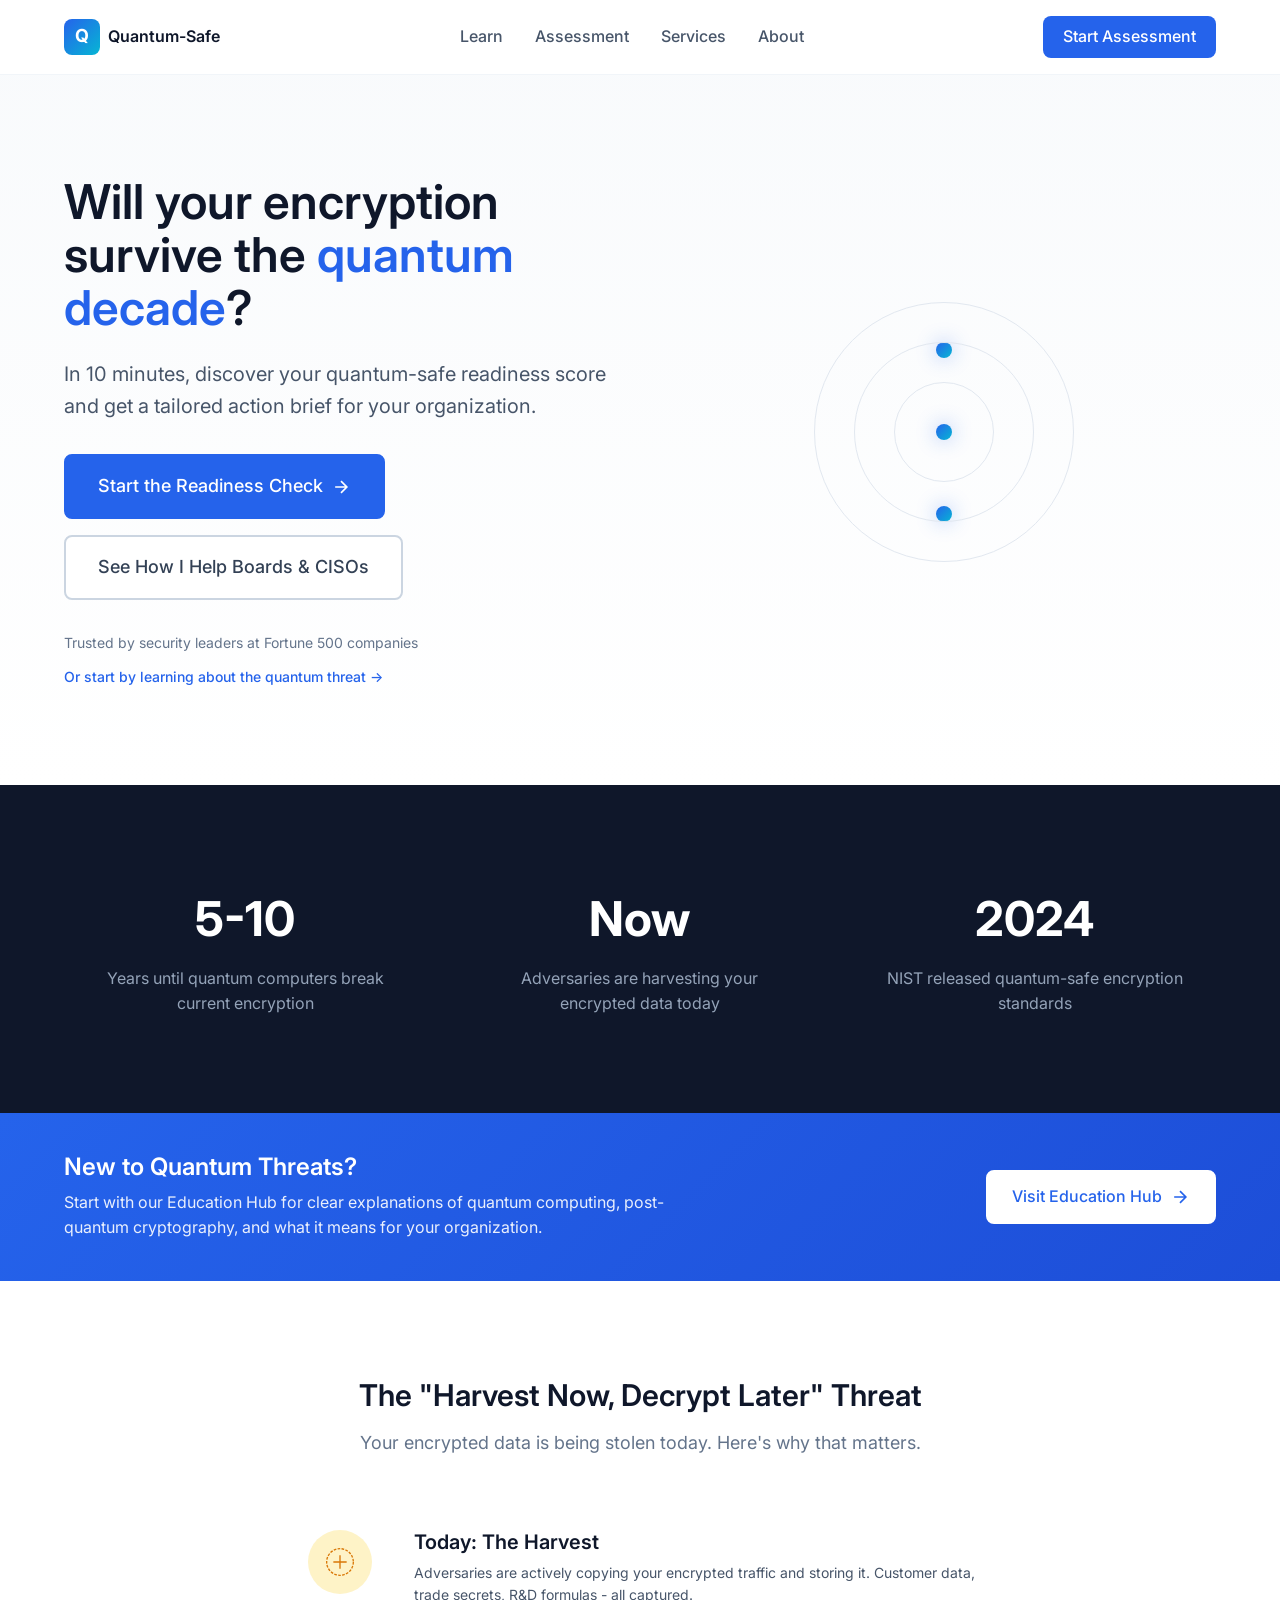
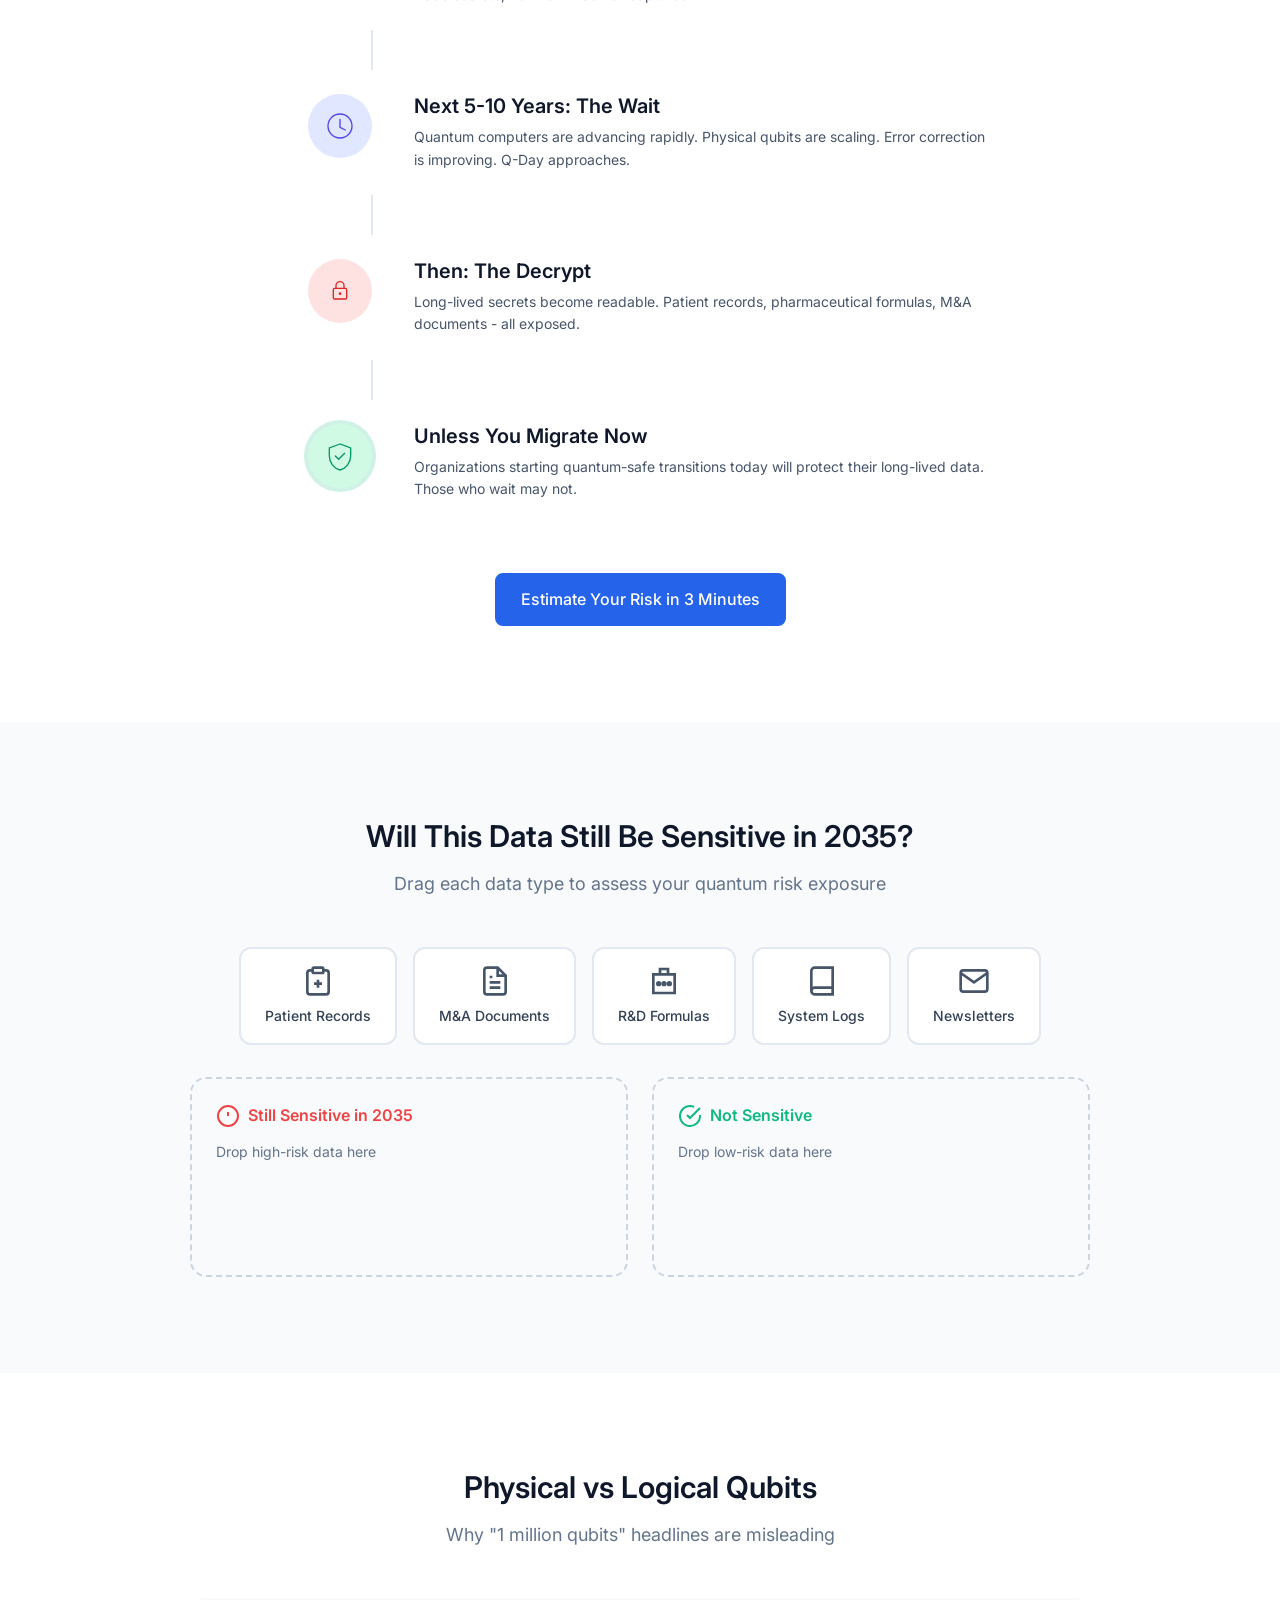
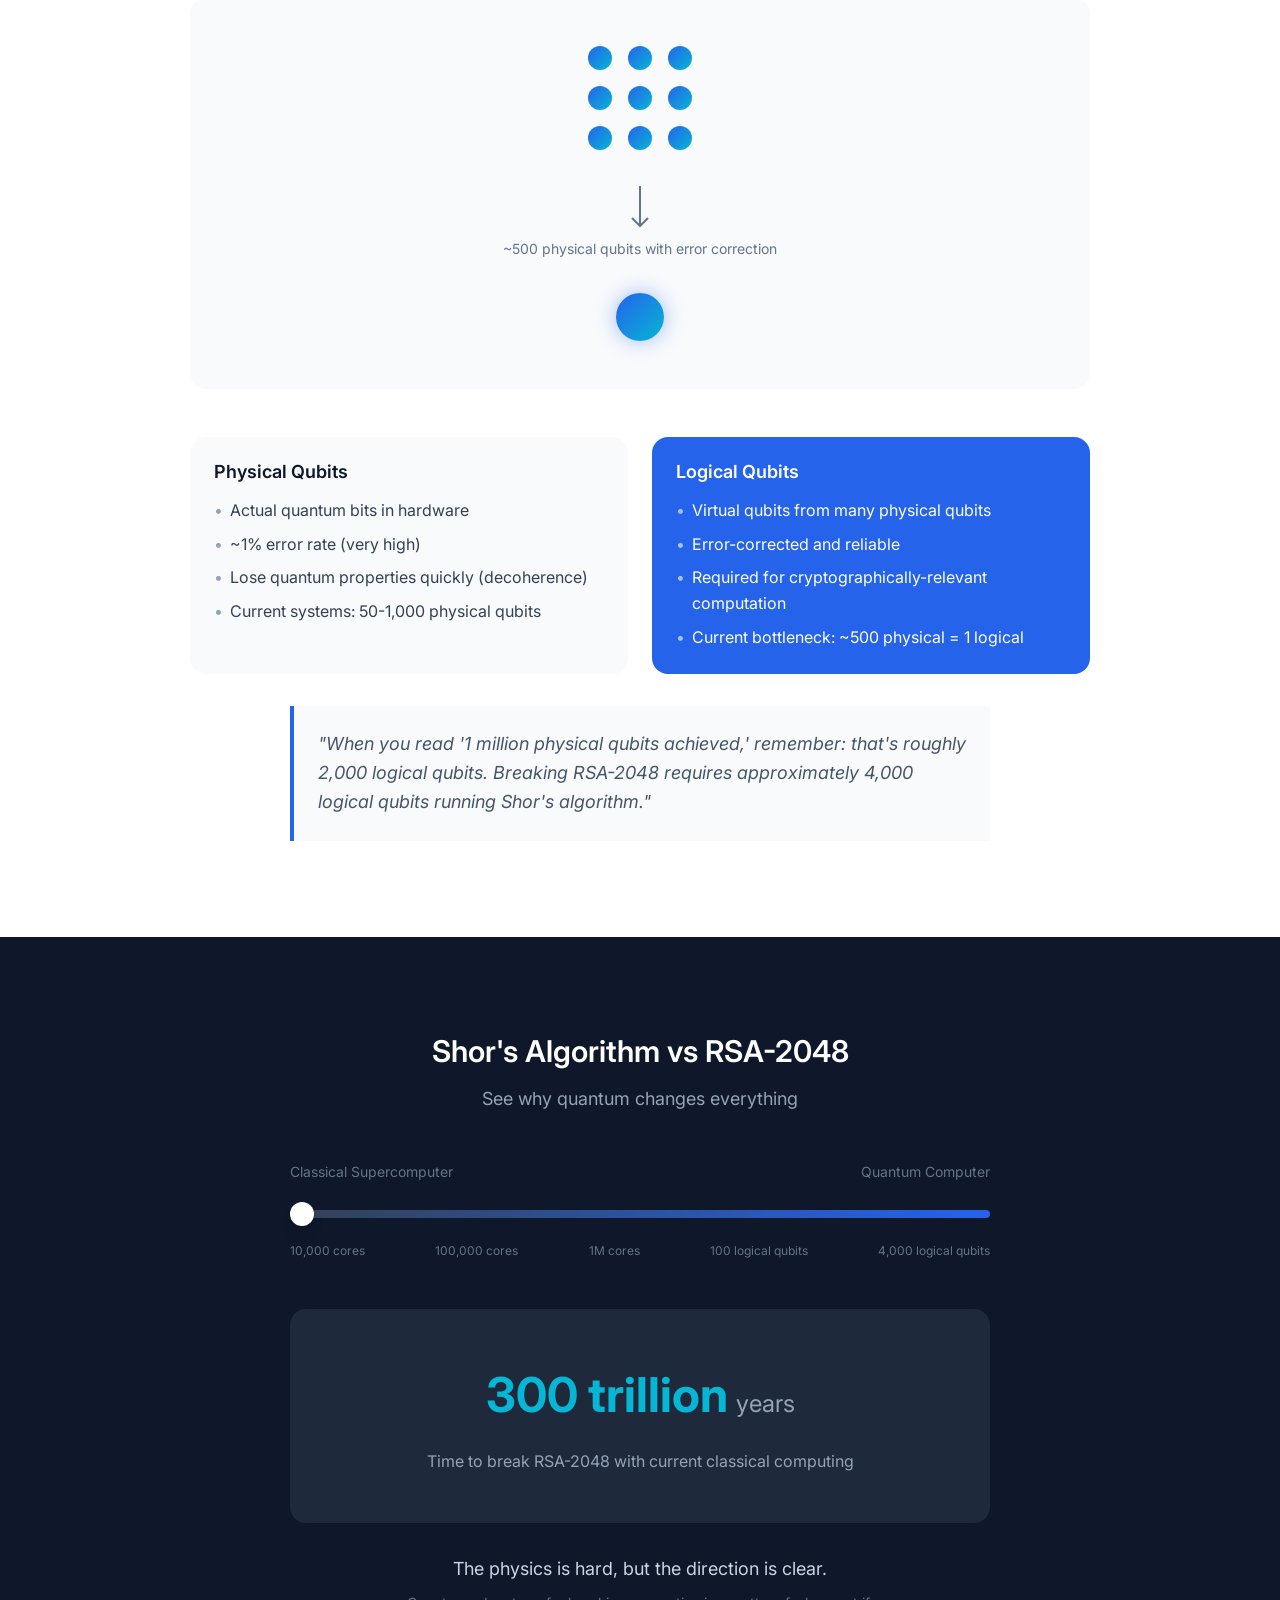
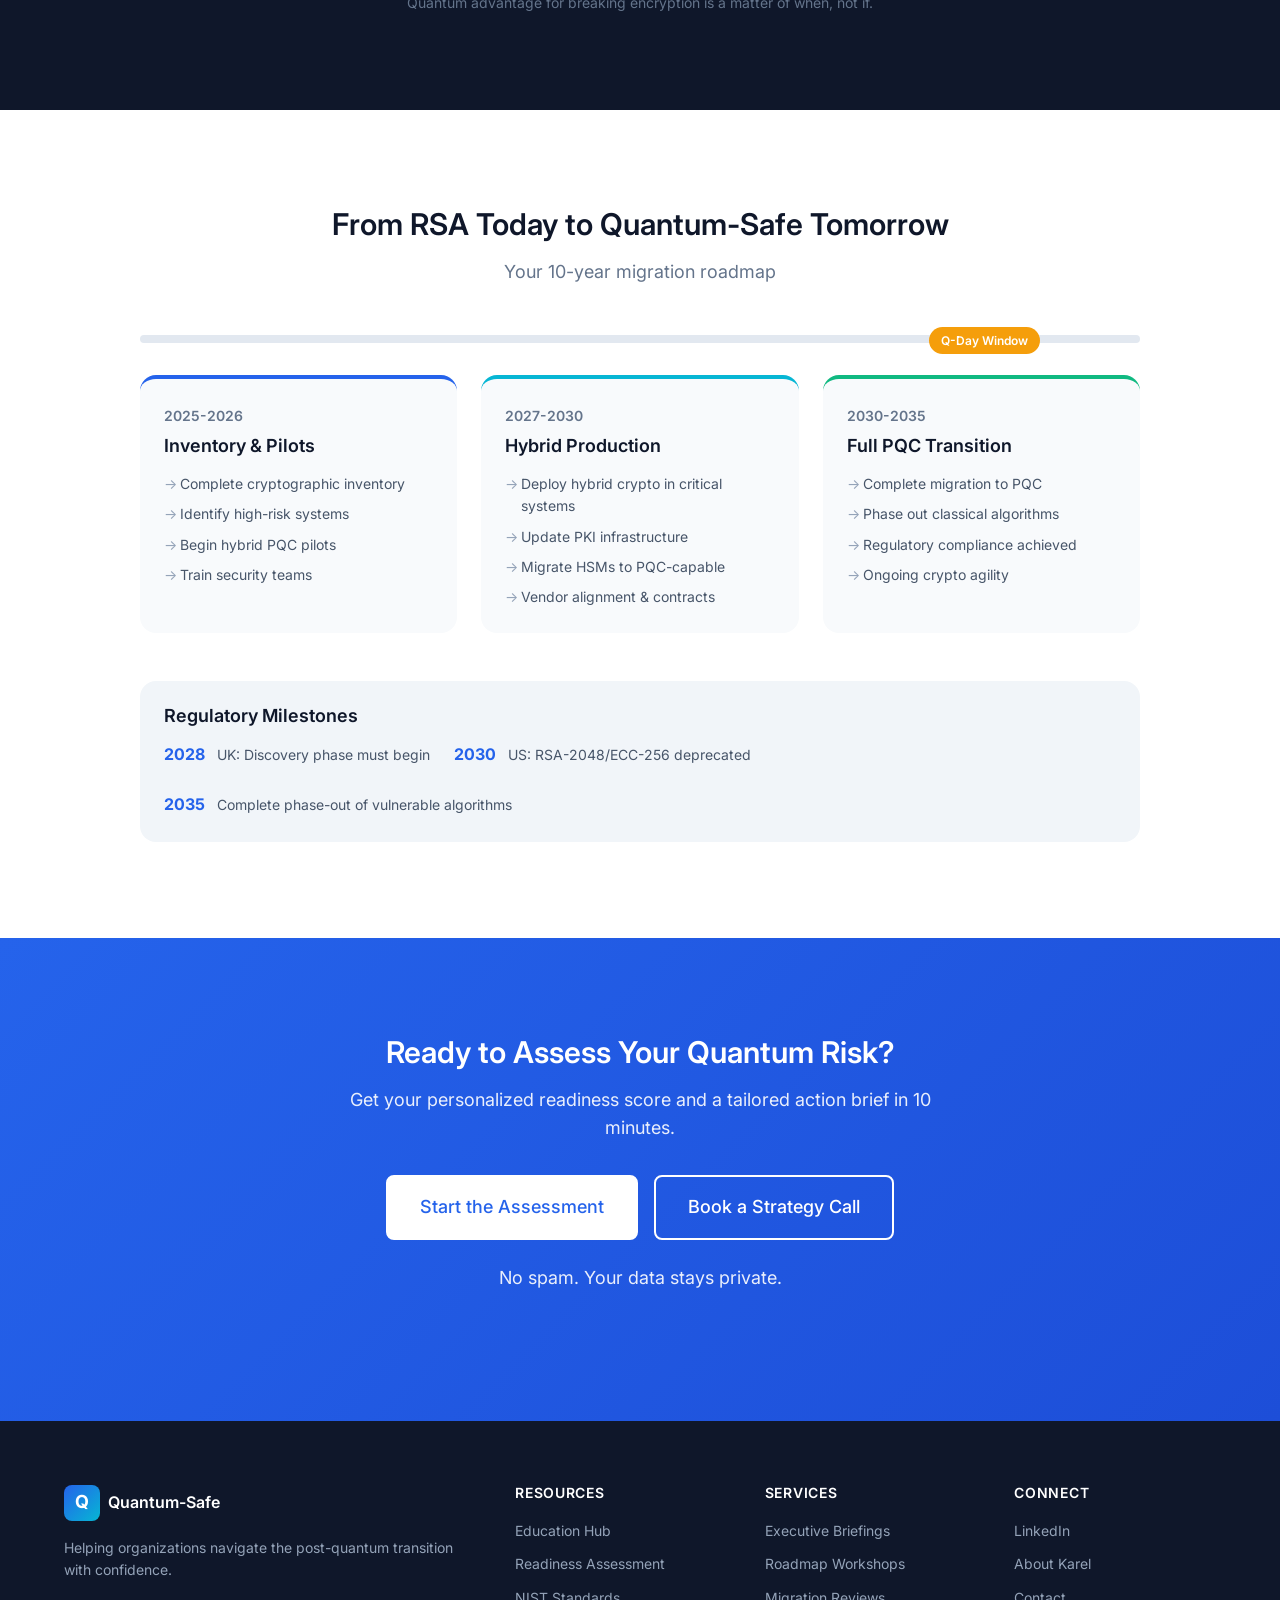
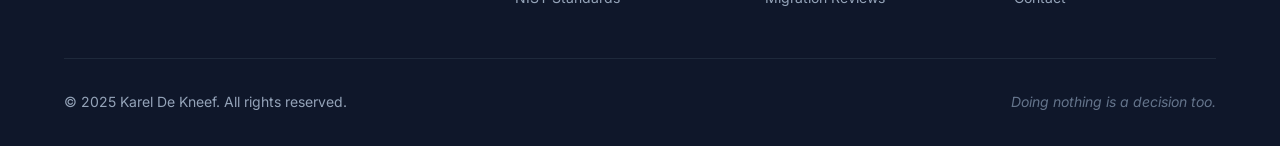
==== index.html @ 089e5989 "Add PWA support and Vercel deployment configuration - manifest.json with icons, shortcuts, and app m" ====
<!DOCTYPE html>
<html lang="en">
<head>
    <meta charset="UTF-8">
    <meta name="viewport" content="width=device-width, initial-scale=1.0">
    <title>Quantum-Safe Readiness | Is Your Organization Ready?</title>
    <meta name="description" content="Discover your organization's quantum-safe readiness in 10 minutes. Get a tailored action brief and expert guidance for the post-quantum transition.">
    <link rel="stylesheet" href="css/main.css">
    <link rel="stylesheet" href="css/components.css">
    <link rel="preconnect" href="https://fonts.googleapis.com">
    <link rel="preconnect" href="https://fonts.gstatic.com" crossorigin>
    <link href="https://fonts.googleapis.com/css2?family=Inter:wght@300;400;500;600;700&display=swap" rel="stylesheet">
    <!-- PWA -->
    <link rel="manifest" href="/manifest.json">
    <meta name="theme-color" content="#2563eb">
    <meta name="apple-mobile-web-app-capable" content="yes">
    <meta name="apple-mobile-web-app-status-bar-style" content="black-translucent">
    <meta name="apple-mobile-web-app-title" content="Quantum-Safe">
    <link rel="apple-touch-icon" href="/assets/icons/icon-192.svg">
</head>
<body>
    <!-- Navigation -->
    <nav class="nav">
        <div class="nav-container">
            <a href="index.html" class="nav-logo">
                <span class="logo-icon">Q</span>
                <span class="logo-text">Quantum-Safe</span>
            </a>
            <div class="nav-links">
                <a href="pages/education.html" class="nav-link">Learn</a>
                <a href="pages/assessment.html" class="nav-link">Assessment</a>
                <a href="pages/services.html" class="nav-link">Services</a>
                <a href="pages/about.html" class="nav-link">About</a>
            </div>
            <a href="pages/assessment.html" class="nav-cta">Start Assessment</a>
            <button class="nav-mobile-toggle" aria-label="Toggle menu">
                <span></span>
                <span></span>
                <span></span>
            </button>
        </div>
    </nav>

    <!-- Hero Section -->
    <section class="hero">
        <div class="hero-container">
            <div class="hero-content">
                <h1 class="hero-title">
                    Will your encryption survive the <span class="highlight">quantum decade</span>?
                </h1>
                <p class="hero-subtitle">
                    In 10 minutes, discover your quantum-safe readiness score and get a tailored action brief for your organization.
                </p>
                <div class="hero-cta">
                    <a href="pages/assessment.html" class="btn btn-primary btn-lg">
                        Start the Readiness Check
                        <svg class="btn-icon" viewBox="0 0 24 24" fill="none" stroke="currentColor" stroke-width="2">
                            <path d="M5 12h14M12 5l7 7-7 7"/>
                        </svg>
                    </a>
                    <a href="pages/services.html" class="btn btn-secondary btn-lg">
                        See How I Help Boards & CISOs
                    </a>
                </div>
                <div class="hero-trust">
                    <p>Trusted by security leaders at Fortune 500 companies</p>
                    <a href="pages/education.html" class="hero-learn-link">
                        Or start by learning about the quantum threat →
                    </a>
                </div>
            </div>
            <div class="hero-visual">
                <div class="quantum-animation">
                    <div class="qubit-container">
                        <div class="qubit qubit-1"></div>
                        <div class="qubit qubit-2"></div>
                        <div class="qubit qubit-3"></div>
                        <div class="orbit orbit-1"></div>
                        <div class="orbit orbit-2"></div>
                        <div class="orbit orbit-3"></div>
                    </div>
                </div>
            </div>
        </div>
    </section>

    <!-- Problem Statement -->
    <section class="problem-section">
        <div class="container">
            <div class="problem-grid">
                <div class="problem-stat">
                    <span class="stat-number">5-10</span>
                    <span class="stat-label">Years until quantum computers break current encryption</span>
                </div>
                <div class="problem-stat">
                    <span class="stat-number">Now</span>
                    <span class="stat-label">Adversaries are harvesting your encrypted data today</span>
                </div>
                <div class="problem-stat">
                    <span class="stat-number">2024</span>
                    <span class="stat-label">NIST released quantum-safe encryption standards</span>
                </div>
            </div>
        </div>
    </section>

    <!-- Education Hub Banner -->
    <section class="education-banner">
        <div class="container">
            <div class="education-banner-content">
                <div class="education-banner-text">
                    <h2>New to Quantum Threats?</h2>
                    <p>Start with our Education Hub for clear explanations of quantum computing, post-quantum cryptography, and what it means for your organization.</p>
                </div>
                <a href="pages/education.html" class="btn btn-primary">
                    Visit Education Hub
                    <svg class="btn-icon" viewBox="0 0 24 24" fill="none" stroke="currentColor" stroke-width="2">
                        <path d="M5 12h14M12 5l7 7-7 7"/>
                    </svg>
                </a>
            </div>
        </div>
    </section>

    <!-- HNDL Explainer -->
    <section id="learn" class="explainer-section">
        <div class="container">
            <h2 class="section-title">The "Harvest Now, Decrypt Later" Threat</h2>
            <p class="section-subtitle">Your encrypted data is being stolen today. Here's why that matters.</p>

            <div class="timeline-explainer">
                <div class="timeline-step" data-step="1">
                    <div class="step-visual">
                        <div class="icon-container icon-harvest">
                            <svg viewBox="0 0 48 48" fill="none">
                                <circle cx="24" cy="24" r="20" stroke="currentColor" stroke-width="2" stroke-dasharray="4 2"/>
                                <path d="M24 14v20M14 24h20" stroke="currentColor" stroke-width="2"/>
                            </svg>
                        </div>
                    </div>
                    <div class="step-content">
                        <h3>Today: The Harvest</h3>
                        <p>Adversaries are actively copying your encrypted traffic and storing it. Customer data, trade secrets, R&D formulas - all captured.</p>
                    </div>
                </div>

                <div class="timeline-connector"></div>

                <div class="timeline-step" data-step="2">
                    <div class="step-visual">
                        <div class="icon-container icon-wait">
                            <svg viewBox="0 0 48 48" fill="none">
                                <circle cx="24" cy="24" r="18" stroke="currentColor" stroke-width="2"/>
                                <path d="M24 14v12l8 4" stroke="currentColor" stroke-width="2" stroke-linecap="round"/>
                            </svg>
                        </div>
                    </div>
                    <div class="step-content">
                        <h3>Next 5-10 Years: The Wait</h3>
                        <p>Quantum computers are advancing rapidly. Physical qubits are scaling. Error correction is improving. Q-Day approaches.</p>
                    </div>
                </div>

                <div class="timeline-connector"></div>

                <div class="timeline-step" data-step="3">
                    <div class="step-visual">
                        <div class="icon-container icon-decrypt">
                            <svg viewBox="0 0 48 48" fill="none">
                                <rect x="14" y="20" width="20" height="16" rx="2" stroke="currentColor" stroke-width="2"/>
                                <path d="M18 20v-4a6 6 0 1112 0v4" stroke="currentColor" stroke-width="2"/>
                                <circle cx="24" cy="28" r="2" fill="currentColor"/>
                            </svg>
                        </div>
                    </div>
                    <div class="step-content">
                        <h3>Then: The Decrypt</h3>
                        <p>Long-lived secrets become readable. Patient records, pharmaceutical formulas, M&A documents - all exposed.</p>
                    </div>
                </div>

                <div class="timeline-connector"></div>

                <div class="timeline-step highlight-step" data-step="4">
                    <div class="step-visual">
                        <div class="icon-container icon-protect">
                            <svg viewBox="0 0 48 48" fill="none">
                                <path d="M24 6L8 12v12c0 9.6 6.8 18.6 16 21 9.2-2.4 16-11.4 16-21V12L24 6z" stroke="currentColor" stroke-width="2"/>
                                <path d="M17 24l5 5 9-9" stroke="currentColor" stroke-width="2" stroke-linecap="round" stroke-linejoin="round"/>
                            </svg>
                        </div>
                    </div>
                    <div class="step-content">
                        <h3>Unless You Migrate Now</h3>
                        <p>Organizations starting quantum-safe transitions today will protect their long-lived data. Those who wait may not.</p>
                    </div>
                </div>
            </div>

            <div class="explainer-cta">
                <a href="pages/assessment.html" class="btn btn-primary">
                    Estimate Your Risk in 3 Minutes
                </a>
            </div>
        </div>
    </section>

    <!-- Interactive Data Sensitivity Game -->
    <section class="game-section">
        <div class="container">
            <h2 class="section-title">Will This Data Still Be Sensitive in 2035?</h2>
            <p class="section-subtitle">Drag each data type to assess your quantum risk exposure</p>

            <div class="sensitivity-game" id="sensitivity-game">
                <div class="game-cards" id="game-cards">
                    <div class="game-card" draggable="true" data-type="patient" data-sensitive="true">
                        <div class="card-icon">
                            <svg viewBox="0 0 24 24" fill="none" stroke="currentColor" stroke-width="2">
                                <path d="M16 4h2a2 2 0 012 2v14a2 2 0 01-2 2H6a2 2 0 01-2-2V6a2 2 0 012-2h2"/>
                                <rect x="8" y="2" width="8" height="4" rx="1"/>
                                <path d="M12 11v6M9 14h6"/>
                            </svg>
                        </div>
                        <span class="card-label">Patient Records</span>
                    </div>
                    <div class="game-card" draggable="true" data-type="ma" data-sensitive="true">
                        <div class="card-icon">
                            <svg viewBox="0 0 24 24" fill="none" stroke="currentColor" stroke-width="2">
                                <path d="M14 2H6a2 2 0 00-2 2v16a2 2 0 002 2h12a2 2 0 002-2V8z"/>
                                <path d="M14 2v6h6M16 13H8M16 17H8M10 9H8"/>
                            </svg>
                        </div>
                        <span class="card-label">M&A Documents</span>
                    </div>
                    <div class="game-card" draggable="true" data-type="formula" data-sensitive="true">
                        <div class="card-icon">
                            <svg viewBox="0 0 24 24" fill="none" stroke="currentColor" stroke-width="2">
                                <path d="M9 3h6v4H9zM4 7h16v14H4z"/>
                                <circle cx="8" cy="14" r="1"/>
                                <circle cx="12" cy="14" r="1"/>
                                <circle cx="16" cy="14" r="1"/>
                            </svg>
                        </div>
                        <span class="card-label">R&D Formulas</span>
                    </div>
                    <div class="game-card" draggable="true" data-type="logs" data-sensitive="false">
                        <div class="card-icon">
                            <svg viewBox="0 0 24 24" fill="none" stroke="currentColor" stroke-width="2">
                                <path d="M4 19.5A2.5 2.5 0 016.5 17H20"/>
                                <path d="M6.5 2H20v20H6.5A2.5 2.5 0 014 19.5v-15A2.5 2.5 0 016.5 2z"/>
                            </svg>
                        </div>
                        <span class="card-label">System Logs</span>
                    </div>
                    <div class="game-card" draggable="true" data-type="newsletter" data-sensitive="false">
                        <div class="card-icon">
                            <svg viewBox="0 0 24 24" fill="none" stroke="currentColor" stroke-width="2">
                                <path d="M4 4h16c1.1 0 2 .9 2 2v12c0 1.1-.9 2-2 2H4c-1.1 0-2-.9-2-2V6c0-1.1.9-2 2-2z"/>
                                <path d="M22 6l-10 7L2 6"/>
                            </svg>
                        </div>
                        <span class="card-label">Newsletters</span>
                    </div>
                </div>

                <div class="game-zones">
                    <div class="drop-zone zone-sensitive" id="zone-sensitive" data-zone="sensitive">
                        <div class="zone-header">
                            <svg viewBox="0 0 24 24" fill="none" stroke="currentColor" stroke-width="2">
                                <circle cx="12" cy="12" r="10"/>
                                <line x1="12" y1="8" x2="12" y2="12"/>
                                <line x1="12" y1="16" x2="12.01" y2="16"/>
                            </svg>
                            <span>Still Sensitive in 2035</span>
                        </div>
                        <p class="zone-hint">Drop high-risk data here</p>
                        <div class="zone-cards"></div>
                    </div>
                    <div class="drop-zone zone-not-sensitive" id="zone-not-sensitive" data-zone="not-sensitive">
                        <div class="zone-header">
                            <svg viewBox="0 0 24 24" fill="none" stroke="currentColor" stroke-width="2">
                                <path d="M22 11.08V12a10 10 0 11-5.93-9.14"/>
                                <path d="M22 4L12 14.01l-3-3"/>
                            </svg>
                            <span>Not Sensitive</span>
                        </div>
                        <p class="zone-hint">Drop low-risk data here</p>
                        <div class="zone-cards"></div>
                    </div>
                </div>

                <div class="game-results hidden" id="game-results">
                    <h3>Your Classification Results</h3>
                    <div class="results-grid" id="results-grid"></div>
                    <div class="results-cta">
                        <p>This is just 5 examples. Your organization has thousands of data types.</p>
                        <a href="pages/assessment.html" class="btn btn-primary">
                            Run the Full Quantum Risk Check
                        </a>
                    </div>
                </div>
            </div>
        </div>
    </section>

    <!-- Qubits Explainer -->
    <section class="qubits-section">
        <div class="container">
            <h2 class="section-title">Physical vs Logical Qubits</h2>
            <p class="section-subtitle">Why "1 million qubits" headlines are misleading</p>

            <div class="qubits-explainer">
                <div class="qubits-visual">
                    <div class="physical-qubits" id="physical-qubits">
                        <div class="qubit-dot glitching"></div>
                        <div class="qubit-dot glitching"></div>
                        <div class="qubit-dot glitching"></div>
                        <div class="qubit-dot glitching"></div>
                        <div class="qubit-dot glitching"></div>
                        <div class="qubit-dot glitching"></div>
                        <div class="qubit-dot glitching"></div>
                        <div class="qubit-dot glitching"></div>
                        <div class="qubit-dot glitching"></div>
                    </div>
                    <div class="qubits-arrow">
                        <svg viewBox="0 0 24 48" fill="none" stroke="currentColor" stroke-width="2">
                            <path d="M12 4v40M4 36l8 8 8-8"/>
                        </svg>
                        <span>~500 physical qubits with error correction</span>
                    </div>
                    <div class="logical-qubit" id="logical-qubit">
                        <div class="qubit-dot stable"></div>
                    </div>
                </div>

                <div class="qubits-info">
                    <div class="info-card">
                        <h4>Physical Qubits</h4>
                        <ul>
                            <li>Actual quantum bits in hardware</li>
                            <li>~1% error rate (very high)</li>
                            <li>Lose quantum properties quickly (decoherence)</li>
                            <li>Current systems: 50-1,000 physical qubits</li>
                        </ul>
                    </div>
                    <div class="info-card highlight">
                        <h4>Logical Qubits</h4>
                        <ul>
                            <li>Virtual qubits from many physical qubits</li>
                            <li>Error-corrected and reliable</li>
                            <li>Required for cryptographically-relevant computation</li>
                            <li>Current bottleneck: ~500 physical = 1 logical</li>
                        </ul>
                    </div>
                </div>

                <div class="qubits-insight">
                    <blockquote>
                        "When you read '1 million physical qubits achieved,' remember: that's roughly 2,000 logical qubits. Breaking RSA-2048 requires approximately 4,000 logical qubits running Shor's algorithm."
                    </blockquote>
                </div>
            </div>
        </div>
    </section>

    <!-- Shor vs RSA Interactive -->
    <section class="shor-section">
        <div class="container">
            <h2 class="section-title">Shor's Algorithm vs RSA-2048</h2>
            <p class="section-subtitle">See why quantum changes everything</p>

            <div class="shor-interactive">
                <div class="shor-slider-container">
                    <div class="slider-labels">
                        <span>Classical Supercomputer</span>
                        <span>Quantum Computer</span>
                    </div>
                    <input type="range" id="shor-slider" class="shor-slider" min="0" max="100" value="0">
                    <div class="slider-scale">
                        <span>10,000 cores</span>
                        <span>100,000 cores</span>
                        <span>1M cores</span>
                        <span>100 logical qubits</span>
                        <span>4,000 logical qubits</span>
                    </div>
                </div>

                <div class="shor-result">
                    <div class="result-time" id="result-time">
                        <span class="time-value">300 trillion</span>
                        <span class="time-unit">years</span>
                    </div>
                    <p class="result-context" id="result-context">
                        Time to break RSA-2048 with current classical computing
                    </p>
                </div>

                <div class="shor-message">
                    <p>The physics is hard, but the direction is clear.</p>
                    <p class="subtle">Quantum advantage for breaking encryption is a matter of when, not if.</p>
                </div>
            </div>
        </div>
    </section>

    <!-- Migration Timeline -->
    <section class="timeline-section">
        <div class="container">
            <h2 class="section-title">From RSA Today to Quantum-Safe Tomorrow</h2>
            <p class="section-subtitle">Your 10-year migration roadmap</p>

            <div class="migration-timeline">
                <div class="timeline-track">
                    <div class="timeline-qday">
                        <span>Q-Day Window</span>
                    </div>
                </div>

                <div class="timeline-phases">
                    <div class="phase phase-1">
                        <div class="phase-header">
                            <span class="phase-years">2025-2026</span>
                            <h3>Inventory & Pilots</h3>
                        </div>
                        <ul class="phase-actions">
                            <li>Complete cryptographic inventory</li>
                            <li>Identify high-risk systems</li>
                            <li>Begin hybrid PQC pilots</li>
                            <li>Train security teams</li>
                        </ul>
                    </div>

                    <div class="phase phase-2">
                        <div class="phase-header">
                            <span class="phase-years">2027-2030</span>
                            <h3>Hybrid Production</h3>
                        </div>
                        <ul class="phase-actions">
                            <li>Deploy hybrid crypto in critical systems</li>
                            <li>Update PKI infrastructure</li>
                            <li>Migrate HSMs to PQC-capable</li>
                            <li>Vendor alignment & contracts</li>
                        </ul>
                    </div>

                    <div class="phase phase-3">
                        <div class="phase-header">
                            <span class="phase-years">2030-2035</span>
                            <h3>Full PQC Transition</h3>
                        </div>
                        <ul class="phase-actions">
                            <li>Complete migration to PQC</li>
                            <li>Phase out classical algorithms</li>
                            <li>Regulatory compliance achieved</li>
                            <li>Ongoing crypto agility</li>
                        </ul>
                    </div>
                </div>

                <div class="timeline-regulatory">
                    <h4>Regulatory Milestones</h4>
                    <div class="regulatory-items">
                        <div class="reg-item">
                            <span class="reg-year">2028</span>
                            <span class="reg-text">UK: Discovery phase must begin</span>
                        </div>
                        <div class="reg-item">
                            <span class="reg-year">2030</span>
                            <span class="reg-text">US: RSA-2048/ECC-256 deprecated</span>
                        </div>
                        <div class="reg-item">
                            <span class="reg-year">2035</span>
                            <span class="reg-text">Complete phase-out of vulnerable algorithms</span>
                        </div>
                    </div>
                </div>
            </div>
        </div>
    </section>

    <!-- CTA Section -->
    <section class="cta-section">
        <div class="container">
            <div class="cta-content">
                <h2>Ready to Assess Your Quantum Risk?</h2>
                <p>Get your personalized readiness score and a tailored action brief in 10 minutes.</p>
                <div class="cta-buttons">
                    <a href="pages/assessment.html" class="btn btn-primary btn-lg">
                        Start the Assessment
                    </a>
                    <a href="pages/services.html" class="btn btn-outline btn-lg">
                        Book a Strategy Call
                    </a>
                </div>
                <p class="cta-note">No spam. Your data stays private.</p>
            </div>
        </div>
    </section>

    <!-- Footer -->
    <footer class="footer">
        <div class="container">
            <div class="footer-grid">
                <div class="footer-brand">
                    <a href="index.html" class="footer-logo">
                        <span class="logo-icon">Q</span>
                        <span class="logo-text">Quantum-Safe</span>
                    </a>
                    <p>Helping organizations navigate the post-quantum transition with confidence.</p>
                </div>
                <div class="footer-links">
                    <h4>Resources</h4>
                    <ul>
                        <li><a href="pages/education.html">Education Hub</a></li>
                        <li><a href="pages/assessment.html">Readiness Assessment</a></li>
                        <li><a href="https://csrc.nist.gov/projects/post-quantum-cryptography" target="_blank">NIST Standards</a></li>
                    </ul>
                </div>
                <div class="footer-links">
                    <h4>Services</h4>
                    <ul>
                        <li><a href="pages/services.html">Executive Briefings</a></li>
                        <li><a href="pages/services.html">Roadmap Workshops</a></li>
                        <li><a href="pages/services.html">Migration Reviews</a></li>
                    </ul>
                </div>
                <div class="footer-links">
                    <h4>Connect</h4>
                    <ul>
                        <li><a href="https://linkedin.com/in/kareldekneef" target="_blank">LinkedIn</a></li>
                        <li><a href="pages/about.html">About Karel</a></li>
                        <li><a href="mailto:contact@quantum-safe.io">Contact</a></li>
                    </ul>
                </div>
            </div>
            <div class="footer-bottom">
                <p>&copy; 2025 Karel De Kneef. All rights reserved.</p>
                <p class="footer-tagline">Doing nothing is a decision too.</p>
            </div>
        </div>
    </footer>

    <script src="js/main.js"></script>
    <script src="js/games.js"></script>
    <script src="js/analytics.js"></script>
</body>
</html>
---- css/main.css ----
/* ===================================
   Quantum-Safe Readiness Microsite
   Main Stylesheet
   =================================== */

/* CSS Variables */
:root {
    /* Colors - Clean, professional, slight blue accent */
    --color-primary: #2563eb;
    --color-primary-dark: #1d4ed8;
    --color-primary-light: #3b82f6;
    --color-secondary: #0f172a;
    --color-accent: #06b6d4;
    --color-success: #10b981;
    --color-warning: #f59e0b;
    --color-danger: #ef4444;

    /* Neutrals */
    --color-white: #ffffff;
    --color-gray-50: #f8fafc;
    --color-gray-100: #f1f5f9;
    --color-gray-200: #e2e8f0;
    --color-gray-300: #cbd5e1;
    --color-gray-400: #94a3b8;
    --color-gray-500: #64748b;
    --color-gray-600: #475569;
    --color-gray-700: #334155;
    --color-gray-800: #1e293b;
    --color-gray-900: #0f172a;

    /* Typography */
    --font-family: 'Inter', -apple-system, BlinkMacSystemFont, 'Segoe UI', Roboto, sans-serif;
    --font-size-xs: 0.75rem;
    --font-size-sm: 0.875rem;
    --font-size-base: 1rem;
    --font-size-lg: 1.125rem;
    --font-size-xl: 1.25rem;
    --font-size-2xl: 1.5rem;
    --font-size-3xl: 1.875rem;
    --font-size-4xl: 2.25rem;
    --font-size-5xl: 3rem;
    --font-size-6xl: 3.75rem;

    /* Spacing */
    --spacing-1: 0.25rem;
    --spacing-2: 0.5rem;
    --spacing-3: 0.75rem;
    --spacing-4: 1rem;
    --spacing-5: 1.25rem;
    --spacing-6: 1.5rem;
    --spacing-8: 2rem;
    --spacing-10: 2.5rem;
    --spacing-12: 3rem;
    --spacing-16: 4rem;
    --spacing-20: 5rem;
    --spacing-24: 6rem;

    /* Layout */
    --max-width: 1200px;
    --max-width-narrow: 800px;

    /* Shadows */
    --shadow-sm: 0 1px 2px 0 rgb(0 0 0 / 0.05);
    --shadow: 0 1px 3px 0 rgb(0 0 0 / 0.1), 0 1px 2px -1px rgb(0 0 0 / 0.1);
    --shadow-md: 0 4px 6px -1px rgb(0 0 0 / 0.1), 0 2px 4px -2px rgb(0 0 0 / 0.1);
    --shadow-lg: 0 10px 15px -3px rgb(0 0 0 / 0.1), 0 4px 6px -4px rgb(0 0 0 / 0.1);
    --shadow-xl: 0 20px 25px -5px rgb(0 0 0 / 0.1), 0 8px 10px -6px rgb(0 0 0 / 0.1);

    /* Border Radius */
    --radius-sm: 0.25rem;
    --radius: 0.5rem;
    --radius-md: 0.75rem;
    --radius-lg: 1rem;
    --radius-xl: 1.5rem;
    --radius-full: 9999px;

    /* Transitions */
    --transition-fast: 150ms ease;
    --transition: 200ms ease;
    --transition-slow: 300ms ease;
}

/* Reset & Base */
*, *::before, *::after {
    box-sizing: border-box;
    margin: 0;
    padding: 0;
}

html {
    font-size: 16px;
    scroll-behavior: smooth;
}

body {
    font-family: var(--font-family);
    font-size: var(--font-size-base);
    line-height: 1.6;
    color: var(--color-gray-700);
    background-color: var(--color-white);
    -webkit-font-smoothing: antialiased;
    -moz-osx-font-smoothing: grayscale;
}

img {
    max-width: 100%;
    height: auto;
    display: block;
}

a {
    color: inherit;
    text-decoration: none;
}

ul {
    list-style: none;
}

/* Container */
.container {
    width: 100%;
    max-width: var(--max-width);
    margin: 0 auto;
    padding: 0 var(--spacing-6);
}

/* Typography */
h1, h2, h3, h4, h5, h6 {
    color: var(--color-gray-900);
    font-weight: 600;
    line-height: 1.2;
}

h1 { font-size: var(--font-size-5xl); }
h2 { font-size: var(--font-size-3xl); }
h3 { font-size: var(--font-size-xl); }
h4 { font-size: var(--font-size-lg); }

.section-title {
    font-size: var(--font-size-3xl);
    text-align: center;
    margin-bottom: var(--spacing-4);
}

.section-subtitle {
    font-size: var(--font-size-lg);
    color: var(--color-gray-500);
    text-align: center;
    max-width: 600px;
    margin: 0 auto var(--spacing-12);
}

/* Buttons */
.btn {
    display: inline-flex;
    align-items: center;
    justify-content: center;
    gap: var(--spacing-2);
    padding: var(--spacing-3) var(--spacing-6);
    font-size: var(--font-size-base);
    font-weight: 500;
    border-radius: var(--radius);
    border: 2px solid transparent;
    cursor: pointer;
    transition: all var(--transition);
    white-space: nowrap;
}

.btn-primary {
    background-color: var(--color-primary);
    color: var(--color-white);
    border-color: var(--color-primary);
}

.btn-primary:hover {
    background-color: var(--color-primary-dark);
    border-color: var(--color-primary-dark);
    transform: translateY(-1px);
}

.btn-secondary {
    background-color: var(--color-white);
    color: var(--color-gray-700);
    border-color: var(--color-gray-300);
}

.btn-secondary:hover {
    background-color: var(--color-gray-50);
    border-color: var(--color-gray-400);
}

.btn-outline {
    background-color: transparent;
    color: var(--color-primary);
    border-color: var(--color-primary);
}

.btn-outline:hover {
    background-color: var(--color-primary);
    color: var(--color-white);
}

.btn-lg {
    padding: var(--spacing-4) var(--spacing-8);
    font-size: var(--font-size-lg);
}

.btn-icon {
    width: 20px;
    height: 20px;
}

/* Navigation */
.nav {
    position: fixed;
    top: 0;
    left: 0;
    right: 0;
    z-index: 1000;
    background-color: rgba(255, 255, 255, 0.95);
    backdrop-filter: blur(10px);
    border-bottom: 1px solid var(--color-gray-100);
}

.nav-container {
    display: flex;
    align-items: center;
    justify-content: space-between;
    max-width: var(--max-width);
    margin: 0 auto;
    padding: var(--spacing-4) var(--spacing-6);
}

.nav-logo {
    display: flex;
    align-items: center;
    gap: var(--spacing-2);
    font-weight: 600;
    color: var(--color-gray-900);
}

.logo-icon {
    display: flex;
    align-items: center;
    justify-content: center;
    width: 36px;
    height: 36px;
    background: linear-gradient(135deg, var(--color-primary), var(--color-accent));
    color: var(--color-white);
    border-radius: var(--radius);
    font-weight: 700;
    font-size: var(--font-size-lg);
}

.nav-links {
    display: flex;
    gap: var(--spacing-8);
}

.nav-link {
    color: var(--color-gray-600);
    font-weight: 500;
    transition: color var(--transition);
}

.nav-link:hover {
    color: var(--color-primary);
}

.nav-cta {
    padding: var(--spacing-2) var(--spacing-5);
    background-color: var(--color-primary);
    color: var(--color-white);
    font-weight: 500;
    border-radius: var(--radius);
    transition: background-color var(--transition);
}

.nav-cta:hover {
    background-color: var(--color-primary-dark);
}

.nav-mobile-toggle {
    display: none;
    flex-direction: column;
    gap: 4px;
    padding: var(--spacing-2);
    background: none;
    border: none;
    cursor: pointer;
}

.nav-mobile-toggle span {
    width: 24px;
    height: 2px;
    background-color: var(--color-gray-700);
    border-radius: 2px;
}

/* Hero Section */
.hero {
    padding: calc(var(--spacing-24) + 80px) 0 var(--spacing-24);
    background: linear-gradient(180deg, var(--color-gray-50) 0%, var(--color-white) 100%);
}

.hero-container {
    display: grid;
    grid-template-columns: 1fr 1fr;
    gap: var(--spacing-16);
    align-items: center;
    max-width: var(--max-width);
    margin: 0 auto;
    padding: 0 var(--spacing-6);
}

.hero-title {
    font-size: var(--font-size-5xl);
    line-height: 1.1;
    margin-bottom: var(--spacing-6);
}

.hero-title .highlight {
    color: var(--color-primary);
}

.hero-subtitle {
    font-size: var(--font-size-xl);
    color: var(--color-gray-600);
    margin-bottom: var(--spacing-8);
    line-height: 1.6;
}

.hero-cta {
    display: flex;
    flex-wrap: wrap;
    gap: var(--spacing-4);
    margin-bottom: var(--spacing-8);
}

.hero-trust {
    color: var(--color-gray-500);
    font-size: var(--font-size-sm);
}

.hero-learn-link {
    display: inline-block;
    margin-top: var(--spacing-3);
    color: var(--color-primary);
    font-weight: 500;
    text-decoration: none;
    transition: color var(--transition);
}

.hero-learn-link:hover {
    color: var(--color-primary-dark);
    text-decoration: underline;
}

/* Quantum Animation */
.quantum-animation {
    display: flex;
    align-items: center;
    justify-content: center;
    height: 400px;
}

.qubit-container {
    position: relative;
    width: 300px;
    height: 300px;
}

.qubit {
    position: absolute;
    width: 16px;
    height: 16px;
    background: linear-gradient(135deg, var(--color-primary), var(--color-accent));
    border-radius: 50%;
    box-shadow: 0 0 20px rgba(37, 99, 235, 0.4);
}

.qubit-1 {
    top: 50%;
    left: 50%;
    transform: translate(-50%, -50%);
    animation: pulse 2s ease-in-out infinite;
}

.qubit-2 {
    top: 20%;
    left: 50%;
    transform: translateX(-50%);
    animation: orbit1 4s linear infinite;
}

.qubit-3 {
    bottom: 20%;
    left: 50%;
    transform: translateX(-50%);
    animation: orbit2 5s linear infinite reverse;
}

.orbit {
    position: absolute;
    top: 50%;
    left: 50%;
    transform: translate(-50%, -50%);
    border: 1px solid var(--color-gray-200);
    border-radius: 50%;
}

.orbit-1 { width: 100px; height: 100px; }
.orbit-2 { width: 180px; height: 180px; }
.orbit-3 { width: 260px; height: 260px; }

@keyframes pulse {
    0%, 100% { transform: translate(-50%, -50%) scale(1); opacity: 1; }
    50% { transform: translate(-50%, -50%) scale(1.2); opacity: 0.8; }
}

@keyframes orbit1 {
    from { transform: translateX(-50%) rotate(0deg) translateY(-90px) rotate(0deg); }
    to { transform: translateX(-50%) rotate(360deg) translateY(-90px) rotate(-360deg); }
}

@keyframes orbit2 {
    from { transform: translateX(-50%) rotate(0deg) translateY(130px) rotate(0deg); }
    to { transform: translateX(-50%) rotate(360deg) translateY(130px) rotate(-360deg); }
}

/* Education Banner */
.education-banner {
    padding: var(--spacing-10) 0;
    background: linear-gradient(135deg, var(--color-primary) 0%, var(--color-primary-dark) 100%);
}

.education-banner-content {
    display: flex;
    align-items: center;
    justify-content: space-between;
    gap: var(--spacing-8);
}

.education-banner-text h2 {
    color: var(--color-white);
    font-size: var(--font-size-2xl);
    margin-bottom: var(--spacing-2);
}

.education-banner-text p {
    color: rgba(255, 255, 255, 0.9);
    margin: 0;
    max-width: 600px;
}

.education-banner .btn-primary {
    background-color: var(--color-white);
    color: var(--color-primary);
    border-color: var(--color-white);
    white-space: nowrap;
    flex-shrink: 0;
}

.education-banner .btn-primary:hover {
    background-color: var(--color-gray-100);
}

@media (max-width: 768px) {
    .education-banner-content {
        flex-direction: column;
        text-align: center;
    }
}

/* Problem Section */
.problem-section {
    padding: var(--spacing-16) 0;
    background-color: var(--color-gray-900);
}

.problem-grid {
    display: grid;
    grid-template-columns: repeat(3, 1fr);
    gap: var(--spacing-8);
}

.problem-stat {
    text-align: center;
    padding: var(--spacing-8);
}

.stat-number {
    display: block;
    font-size: var(--font-size-5xl);
    font-weight: 700;
    color: var(--color-white);
    margin-bottom: var(--spacing-2);
}

.stat-label {
    display: block;
    font-size: var(--font-size-base);
    color: var(--color-gray-400);
}

/* Explainer Section */
.explainer-section {
    padding: var(--spacing-24) 0;
}

.timeline-explainer {
    max-width: 700px;
    margin: 0 auto;
}

.timeline-step {
    display: grid;
    grid-template-columns: 100px 1fr;
    gap: var(--spacing-6);
    padding: var(--spacing-6) 0;
}

.step-visual {
    display: flex;
    justify-content: center;
}

.icon-container {
    width: 64px;
    height: 64px;
    display: flex;
    align-items: center;
    justify-content: center;
    border-radius: 50%;
    background-color: var(--color-gray-100);
    color: var(--color-gray-600);
}

.icon-container svg {
    width: 32px;
    height: 32px;
}

.icon-harvest { background-color: #fef3c7; color: #d97706; }
.icon-wait { background-color: #e0e7ff; color: #4f46e5; }
.icon-decrypt { background-color: #fee2e2; color: #dc2626; }
.icon-protect { background-color: #d1fae5; color: #059669; }

.step-content h3 {
    margin-bottom: var(--spacing-2);
}

.step-content p {
    color: var(--color-gray-600);
}

.timeline-connector {
    width: 2px;
    height: 40px;
    background-color: var(--color-gray-200);
    margin-left: 81px;
}

.highlight-step .icon-container {
    box-shadow: 0 0 0 4px rgba(16, 185, 129, 0.2);
}

.explainer-cta {
    text-align: center;
    margin-top: var(--spacing-12);
}

/* Game Section */
.game-section {
    padding: var(--spacing-24) 0;
    background-color: var(--color-gray-50);
}

.sensitivity-game {
    max-width: 900px;
    margin: 0 auto;
}

.game-cards {
    display: flex;
    flex-wrap: wrap;
    gap: var(--spacing-4);
    justify-content: center;
    margin-bottom: var(--spacing-8);
}

.game-card {
    display: flex;
    flex-direction: column;
    align-items: center;
    gap: var(--spacing-2);
    padding: var(--spacing-4) var(--spacing-6);
    background-color: var(--color-white);
    border: 2px solid var(--color-gray-200);
    border-radius: var(--radius-md);
    cursor: grab;
    transition: all var(--transition);
    user-select: none;
}

.game-card:hover {
    border-color: var(--color-primary);
    box-shadow: var(--shadow-md);
}

.game-card.dragging {
    opacity: 0.5;
    cursor: grabbing;
}

.card-icon {
    width: 32px;
    height: 32px;
    color: var(--color-gray-600);
}

.card-icon svg {
    width: 100%;
    height: 100%;
}

.card-label {
    font-size: var(--font-size-sm);
    font-weight: 500;
    color: var(--color-gray-700);
    text-align: center;
}

.game-zones {
    display: grid;
    grid-template-columns: 1fr 1fr;
    gap: var(--spacing-6);
}

.drop-zone {
    min-height: 200px;
    padding: var(--spacing-6);
    border: 2px dashed var(--color-gray-300);
    border-radius: var(--radius-lg);
    transition: all var(--transition);
}

.drop-zone.drag-over {
    border-color: var(--color-primary);
    background-color: rgba(37, 99, 235, 0.05);
}

.zone-header {
    display: flex;
    align-items: center;
    gap: var(--spacing-2);
    margin-bottom: var(--spacing-3);
    font-weight: 600;
    color: var(--color-gray-700);
}

.zone-header svg {
    width: 24px;
    height: 24px;
}

.zone-sensitive .zone-header { color: var(--color-danger); }
.zone-not-sensitive .zone-header { color: var(--color-success); }

.zone-hint {
    font-size: var(--font-size-sm);
    color: var(--color-gray-500);
    margin-bottom: var(--spacing-4);
}

.zone-cards {
    display: flex;
    flex-wrap: wrap;
    gap: var(--spacing-3);
}

.zone-cards .game-card {
    cursor: default;
}

.game-results {
    margin-top: var(--spacing-8);
    padding: var(--spacing-8);
    background-color: var(--color-white);
    border-radius: var(--radius-lg);
    box-shadow: var(--shadow-lg);
}

.game-results.hidden {
    display: none;
}

.game-results h3 {
    text-align: center;
    margin-bottom: var(--spacing-6);
}

.results-grid {
    display: grid;
    gap: var(--spacing-4);
    margin-bottom: var(--spacing-8);
}

.result-item {
    display: flex;
    align-items: center;
    gap: var(--spacing-4);
    padding: var(--spacing-4);
    border-radius: var(--radius);
    background-color: var(--color-gray-50);
}

.result-item.correct {
    background-color: #d1fae5;
}

.result-item.incorrect {
    background-color: #fee2e2;
}

.result-icon {
    width: 24px;
    height: 24px;
    flex-shrink: 0;
}

.result-text {
    flex: 1;
}

.result-text strong {
    display: block;
    margin-bottom: var(--spacing-1);
}

.result-text span {
    font-size: var(--font-size-sm);
    color: var(--color-gray-600);
}

.results-cta {
    text-align: center;
}

.results-cta p {
    margin-bottom: var(--spacing-4);
    color: var(--color-gray-600);
}

/* Qubits Section */
.qubits-section {
    padding: var(--spacing-24) 0;
}

.qubits-explainer {
    max-width: 900px;
    margin: 0 auto;
}

.qubits-visual {
    display: flex;
    flex-direction: column;
    align-items: center;
    gap: var(--spacing-8);
    margin-bottom: var(--spacing-12);
    padding: var(--spacing-12);
    background-color: var(--color-gray-50);
    border-radius: var(--radius-lg);
}

.physical-qubits {
    display: grid;
    grid-template-columns: repeat(3, 1fr);
    gap: var(--spacing-4);
}

.qubit-dot {
    width: 24px;
    height: 24px;
    border-radius: 50%;
    background: linear-gradient(135deg, var(--color-primary), var(--color-accent));
}

.qubit-dot.glitching {
    animation: glitch 0.5s ease-in-out infinite alternate;
}

.qubit-dot.stable {
    width: 48px;
    height: 48px;
    box-shadow: 0 0 20px rgba(37, 99, 235, 0.4);
    animation: stablePulse 2s ease-in-out infinite;
}

@keyframes glitch {
    0% { opacity: 1; transform: translate(0, 0); }
    25% { opacity: 0.7; transform: translate(-2px, 1px); }
    50% { opacity: 0.5; transform: translate(2px, -1px); }
    75% { opacity: 0.8; transform: translate(-1px, -2px); }
    100% { opacity: 0.6; transform: translate(1px, 2px); }
}

@keyframes stablePulse {
    0%, 100% { transform: scale(1); }
    50% { transform: scale(1.05); }
}

.qubits-arrow {
    display: flex;
    flex-direction: column;
    align-items: center;
    gap: var(--spacing-2);
    color: var(--color-gray-500);
    font-size: var(--font-size-sm);
}

.qubits-arrow svg {
    width: 24px;
    height: 48px;
}

.logical-qubit {
    display: flex;
    justify-content: center;
}

.qubits-info {
    display: grid;
    grid-template-columns: 1fr 1fr;
    gap: var(--spacing-6);
    margin-bottom: var(--spacing-8);
}

.info-card {
    padding: var(--spacing-6);
    background-color: var(--color-gray-50);
    border-radius: var(--radius-lg);
}

.info-card.highlight {
    background-color: var(--color-primary);
    color: var(--color-white);
}

.info-card.highlight h4 {
    color: var(--color-white);
}

.info-card h4 {
    margin-bottom: var(--spacing-4);
}

.info-card ul {
    display: flex;
    flex-direction: column;
    gap: var(--spacing-2);
}

.info-card li {
    padding-left: var(--spacing-4);
    position: relative;
}

.info-card li::before {
    content: "•";
    position: absolute;
    left: 0;
    color: var(--color-gray-400);
}

.info-card.highlight li::before {
    color: rgba(255, 255, 255, 0.6);
}

.qubits-insight {
    text-align: center;
}

.qubits-insight blockquote {
    font-size: var(--font-size-lg);
    font-style: italic;
    color: var(--color-gray-600);
    max-width: 700px;
    margin: 0 auto;
    padding: var(--spacing-6);
    border-left: 4px solid var(--color-primary);
    background-color: var(--color-gray-50);
    text-align: left;
}

/* Shor Section */
.shor-section {
    padding: var(--spacing-24) 0;
    background-color: var(--color-gray-900);
    color: var(--color-white);
}

.shor-section .section-title,
.shor-section .section-subtitle {
    color: var(--color-white);
}

.shor-section .section-subtitle {
    color: var(--color-gray-400);
}

.shor-interactive {
    max-width: 700px;
    margin: 0 auto;
}

.shor-slider-container {
    margin-bottom: var(--spacing-12);
}

.slider-labels {
    display: flex;
    justify-content: space-between;
    margin-bottom: var(--spacing-4);
    font-size: var(--font-size-sm);
    color: var(--color-gray-400);
}

.shor-slider {
    width: 100%;
    height: 8px;
    appearance: none;
    background: linear-gradient(90deg, var(--color-gray-700) 0%, var(--color-primary) 100%);
    border-radius: var(--radius-full);
    outline: none;
    cursor: pointer;
}

.shor-slider::-webkit-slider-thumb {
    appearance: none;
    width: 24px;
    height: 24px;
    background-color: var(--color-white);
    border-radius: 50%;
    cursor: pointer;
    box-shadow: var(--shadow-lg);
}

.slider-scale {
    display: flex;
    justify-content: space-between;
    margin-top: var(--spacing-4);
    font-size: var(--font-size-xs);
    color: var(--color-gray-500);
}

.shor-result {
    text-align: center;
    padding: var(--spacing-12);
    background-color: var(--color-gray-800);
    border-radius: var(--radius-lg);
    margin-bottom: var(--spacing-8);
}

.result-time {
    display: flex;
    align-items: baseline;
    justify-content: center;
    gap: var(--spacing-2);
    margin-bottom: var(--spacing-4);
}

.time-value {
    font-size: var(--font-size-5xl);
    font-weight: 700;
    color: var(--color-accent);
}

.time-unit {
    font-size: var(--font-size-2xl);
    color: var(--color-gray-400);
}

.result-context {
    color: var(--color-gray-400);
}

.shor-message {
    text-align: center;
}

.shor-message p {
    font-size: var(--font-size-lg);
    color: var(--color-gray-300);
}

.shor-message .subtle {
    font-size: var(--font-size-sm);
    color: var(--color-gray-500);
    margin-top: var(--spacing-2);
}

/* Timeline Section */
.timeline-section {
    padding: var(--spacing-24) 0;
}

.migration-timeline {
    max-width: 1000px;
    margin: 0 auto;
}

.timeline-track {
    position: relative;
    height: 8px;
    background-color: var(--color-gray-200);
    border-radius: var(--radius-full);
    margin-bottom: var(--spacing-8);
}

.timeline-qday {
    position: absolute;
    right: 10%;
    top: -8px;
    padding: var(--spacing-1) var(--spacing-3);
    background-color: var(--color-warning);
    color: var(--color-white);
    font-size: var(--font-size-xs);
    font-weight: 600;
    border-radius: var(--radius-full);
    white-space: nowrap;
}

.timeline-phases {
    display: grid;
    grid-template-columns: repeat(3, 1fr);
    gap: var(--spacing-6);
    margin-bottom: var(--spacing-12);
}

.phase {
    padding: var(--spacing-6);
    background-color: var(--color-gray-50);
    border-radius: var(--radius-lg);
    border-top: 4px solid;
}

.phase-1 { border-top-color: var(--color-primary); }
.phase-2 { border-top-color: var(--color-accent); }
.phase-3 { border-top-color: var(--color-success); }

.phase-header {
    margin-bottom: var(--spacing-4);
}

.phase-years {
    display: inline-block;
    font-size: var(--font-size-sm);
    font-weight: 600;
    color: var(--color-gray-500);
    margin-bottom: var(--spacing-2);
}

.phase-header h3 {
    font-size: var(--font-size-lg);
}

.phase-actions {
    display: flex;
    flex-direction: column;
    gap: var(--spacing-2);
}

.phase-actions li {
    padding-left: var(--spacing-4);
    position: relative;
    font-size: var(--font-size-sm);
    color: var(--color-gray-600);
}

.phase-actions li::before {
    content: "→";
    position: absolute;
    left: 0;
    color: var(--color-gray-400);
}

.timeline-regulatory {
    padding: var(--spacing-6);
    background-color: var(--color-gray-100);
    border-radius: var(--radius-lg);
}

.timeline-regulatory h4 {
    margin-bottom: var(--spacing-4);
}

.regulatory-items {
    display: flex;
    flex-wrap: wrap;
    gap: var(--spacing-6);
}

.reg-item {
    display: flex;
    align-items: center;
    gap: var(--spacing-3);
}

.reg-year {
    font-weight: 700;
    color: var(--color-primary);
}

.reg-text {
    font-size: var(--font-size-sm);
    color: var(--color-gray-600);
}

/* CTA Section */
.cta-section {
    padding: var(--spacing-24) 0;
    background: linear-gradient(135deg, var(--color-primary) 0%, var(--color-primary-dark) 100%);
    color: var(--color-white);
}

.cta-content {
    text-align: center;
    max-width: 600px;
    margin: 0 auto;
}

.cta-content h2 {
    color: var(--color-white);
    font-size: var(--font-size-3xl);
    margin-bottom: var(--spacing-4);
}

.cta-content > p {
    font-size: var(--font-size-lg);
    opacity: 0.9;
    margin-bottom: var(--spacing-8);
}

.cta-buttons {
    display: flex;
    justify-content: center;
    gap: var(--spacing-4);
    margin-bottom: var(--spacing-6);
}

.cta-section .btn-primary {
    background-color: var(--color-white);
    color: var(--color-primary);
    border-color: var(--color-white);
}

.cta-section .btn-primary:hover {
    background-color: var(--color-gray-100);
}

.cta-section .btn-outline {
    background-color: transparent;
    color: var(--color-white);
    border-color: var(--color-white);
}

.cta-section .btn-outline:hover {
    background-color: rgba(255, 255, 255, 0.1);
}

.cta-note {
    font-size: var(--font-size-sm);
    opacity: 0.7;
}

/* Footer */
.footer {
    padding: var(--spacing-16) 0 var(--spacing-8);
    background-color: var(--color-gray-900);
    color: var(--color-gray-400);
}

.footer-grid {
    display: grid;
    grid-template-columns: 2fr 1fr 1fr 1fr;
    gap: var(--spacing-12);
    margin-bottom: var(--spacing-12);
}

.footer-logo {
    display: flex;
    align-items: center;
    gap: var(--spacing-2);
    color: var(--color-white);
    font-weight: 600;
    margin-bottom: var(--spacing-4);
}

.footer-brand p {
    font-size: var(--font-size-sm);
    line-height: 1.6;
}

.footer-links h4 {
    color: var(--color-white);
    font-size: var(--font-size-sm);
    font-weight: 600;
    margin-bottom: var(--spacing-4);
    text-transform: uppercase;
    letter-spacing: 0.05em;
}

.footer-links ul {
    display: flex;
    flex-direction: column;
    gap: var(--spacing-2);
}

.footer-links a {
    font-size: var(--font-size-sm);
    transition: color var(--transition);
}

.footer-links a:hover {
    color: var(--color-white);
}

.footer-bottom {
    display: flex;
    justify-content: space-between;
    align-items: center;
    padding-top: var(--spacing-8);
    border-top: 1px solid var(--color-gray-800);
    font-size: var(--font-size-sm);
}

.footer-tagline {
    font-style: italic;
    color: var(--color-gray-500);
}

/* Responsive */
@media (max-width: 1024px) {
    .hero-container {
        grid-template-columns: 1fr;
        text-align: center;
    }

    .hero-cta {
        justify-content: center;
    }

    .hero-visual {
        order: -1;
    }

    .quantum-animation {
        height: 300px;
    }

    .qubit-container {
        width: 200px;
        height: 200px;
    }

    .problem-grid {
        grid-template-columns: 1fr;
        gap: var(--spacing-4);
    }

    .timeline-phases {
        grid-template-columns: 1fr;
    }

    .footer-grid {
        grid-template-columns: 1fr 1fr;
    }
}

@media (max-width: 768px) {
    .nav-links {
        display: none;
    }

    .nav-cta {
        display: none;
    }

    .nav-mobile-toggle {
        display: flex;
    }

    .hero-title {
        font-size: var(--font-size-3xl);
    }

    .hero-subtitle {
        font-size: var(--font-size-lg);
    }

    .hero-cta {
        flex-direction: column;
    }

    .stat-number {
        font-size: var(--font-size-3xl);
    }

    .section-title {
        font-size: var(--font-size-2xl);
    }

    .timeline-step {
        grid-template-columns: 60px 1fr;
    }

    .icon-container {
        width: 48px;
        height: 48px;
    }

    .timeline-connector {
        margin-left: 53px;
    }

    .game-zones {
        grid-template-columns: 1fr;
    }

    .qubits-info {
        grid-template-columns: 1fr;
    }

    .slider-scale {
        flex-wrap: wrap;
        justify-content: center;
        gap: var(--spacing-2);
    }

    .cta-buttons {
        flex-direction: column;
    }

    .footer-grid {
        grid-template-columns: 1fr;
        gap: var(--spacing-8);
    }

    .footer-bottom {
        flex-direction: column;
        gap: var(--spacing-4);
        text-align: center;
    }
}

/* Utilities */
.hidden {
    display: none !important;
}

.text-center {
    text-align: center;
}
---- css/components.css ----
/* ===================================
   Quantum-Safe Readiness Microsite
   Component Styles
   =================================== */

/* About Photo */
.about-photo {
    width: 100%;
    height: 100%;
    object-fit: cover;
    border-radius: var(--radius-xl);
    filter: grayscale(20%);
}

.about-image {
    overflow: hidden;
}

/* Assessment Form Styles */
.assessment-page {
    padding-top: 100px;
    min-height: 100vh;
    background: linear-gradient(180deg, var(--color-gray-50) 0%, var(--color-white) 100%);
}

.assessment-container {
    max-width: 800px;
    margin: 0 auto;
    padding: var(--spacing-8) var(--spacing-6);
}

.assessment-header {
    text-align: center;
    margin-bottom: var(--spacing-8);
}

.assessment-header h1 {
    font-size: var(--font-size-3xl);
    margin-bottom: var(--spacing-4);
}

.assessment-header p {
    color: var(--color-gray-600);
    font-size: var(--font-size-lg);
}

/* Progress Bar */
.progress-container {
    margin-bottom: var(--spacing-8);
}

.progress-bar {
    height: 8px;
    background-color: var(--color-gray-200);
    border-radius: var(--radius-full);
    overflow: hidden;
}

.progress-fill {
    height: 100%;
    background: linear-gradient(90deg, var(--color-primary), var(--color-accent));
    border-radius: var(--radius-full);
    transition: width var(--transition-slow);
}

.progress-text {
    display: flex;
    justify-content: space-between;
    margin-top: var(--spacing-2);
    font-size: var(--font-size-sm);
    color: var(--color-gray-500);
}

/* Question Card */
.question-card {
    background-color: var(--color-white);
    border-radius: var(--radius-lg);
    box-shadow: var(--shadow-lg);
    padding: var(--spacing-8);
    margin-bottom: var(--spacing-6);
}

.question-number {
    display: inline-block;
    padding: var(--spacing-1) var(--spacing-3);
    background-color: var(--color-primary);
    color: var(--color-white);
    font-size: var(--font-size-sm);
    font-weight: 600;
    border-radius: var(--radius-full);
    margin-bottom: var(--spacing-4);
}

.question-text {
    font-size: var(--font-size-xl);
    font-weight: 600;
    color: var(--color-gray-900);
    margin-bottom: var(--spacing-2);
}

.question-help {
    font-size: var(--font-size-sm);
    color: var(--color-gray-500);
    margin-bottom: var(--spacing-6);
}

/* Answer Options */
.answer-options {
    display: flex;
    flex-direction: column;
    gap: var(--spacing-3);
}

.answer-option {
    display: flex;
    align-items: flex-start;
    gap: var(--spacing-4);
    padding: var(--spacing-4) var(--spacing-5);
    background-color: var(--color-gray-50);
    border: 2px solid var(--color-gray-200);
    border-radius: var(--radius-md);
    cursor: pointer;
    transition: all var(--transition);
}

.answer-option:hover {
    border-color: var(--color-primary-light);
    background-color: rgba(37, 99, 235, 0.05);
}

.answer-option.selected {
    border-color: var(--color-primary);
    background-color: rgba(37, 99, 235, 0.1);
}

.answer-radio {
    width: 20px;
    height: 20px;
    border: 2px solid var(--color-gray-400);
    border-radius: 50%;
    flex-shrink: 0;
    margin-top: 2px;
    position: relative;
}

.answer-option.selected .answer-radio {
    border-color: var(--color-primary);
}

.answer-option.selected .answer-radio::after {
    content: "";
    position: absolute;
    top: 50%;
    left: 50%;
    transform: translate(-50%, -50%);
    width: 10px;
    height: 10px;
    background-color: var(--color-primary);
    border-radius: 50%;
}

.answer-content {
    flex: 1;
}

.answer-label {
    font-weight: 500;
    color: var(--color-gray-800);
    margin-bottom: var(--spacing-1);
}

.answer-description {
    font-size: var(--font-size-sm);
    color: var(--color-gray-500);
}

/* Slider Input */
.slider-container {
    padding: var(--spacing-4) 0;
}

.slider-input {
    width: 100%;
    height: 8px;
    appearance: none;
    background: linear-gradient(90deg, var(--color-gray-300) 0%, var(--color-primary) 100%);
    border-radius: var(--radius-full);
    outline: none;
    cursor: pointer;
}

.slider-input::-webkit-slider-thumb {
    appearance: none;
    width: 24px;
    height: 24px;
    background-color: var(--color-white);
    border: 2px solid var(--color-primary);
    border-radius: 50%;
    cursor: pointer;
    box-shadow: var(--shadow-md);
}

.slider-labels {
    display: flex;
    justify-content: space-between;
    margin-top: var(--spacing-3);
    font-size: var(--font-size-sm);
    color: var(--color-gray-500);
}

.slider-value {
    text-align: center;
    font-size: var(--font-size-2xl);
    font-weight: 700;
    color: var(--color-primary);
    margin-top: var(--spacing-4);
}

/* Navigation Buttons */
.assessment-nav {
    display: flex;
    justify-content: space-between;
    margin-top: var(--spacing-8);
}

.nav-btn {
    display: inline-flex;
    align-items: center;
    gap: var(--spacing-2);
    padding: var(--spacing-3) var(--spacing-6);
    font-size: var(--font-size-base);
    font-weight: 500;
    border-radius: var(--radius);
    cursor: pointer;
    transition: all var(--transition);
    border: none;
}

.nav-btn-prev {
    background-color: var(--color-gray-100);
    color: var(--color-gray-700);
}

.nav-btn-prev:hover {
    background-color: var(--color-gray-200);
}

.nav-btn-next {
    background-color: var(--color-primary);
    color: var(--color-white);
}

.nav-btn-next:hover {
    background-color: var(--color-primary-dark);
}

.nav-btn:disabled {
    opacity: 0.5;
    cursor: not-allowed;
}

/* Results Page */
.results-container {
    max-width: 900px;
    margin: 0 auto;
    padding: var(--spacing-8) var(--spacing-6);
}

.results-header {
    text-align: center;
    margin-bottom: var(--spacing-12);
}

.results-header h1 {
    font-size: var(--font-size-3xl);
    margin-bottom: var(--spacing-2);
}

.results-header p {
    color: var(--color-gray-600);
}

/* Score Display */
.score-display {
    text-align: center;
    padding: var(--spacing-12);
    background: linear-gradient(135deg, var(--color-gray-900) 0%, var(--color-gray-800) 100%);
    border-radius: var(--radius-xl);
    margin-bottom: var(--spacing-12);
}

.score-circle {
    position: relative;
    width: 200px;
    height: 200px;
    margin: 0 auto var(--spacing-6);
}

.score-circle svg {
    width: 100%;
    height: 100%;
    transform: rotate(-90deg);
}

.score-ring-bg {
    fill: none;
    stroke: var(--color-gray-700);
    stroke-width: 12;
}

.score-ring {
    fill: none;
    stroke: var(--color-accent);
    stroke-width: 12;
    stroke-linecap: round;
    stroke-dasharray: 565;
    stroke-dashoffset: 565;
    transition: stroke-dashoffset 1.5s ease-out;
}

.score-number {
    position: absolute;
    top: 50%;
    left: 50%;
    transform: translate(-50%, -50%);
    font-size: var(--font-size-5xl);
    font-weight: 700;
    color: var(--color-white);
}

.score-label {
    font-size: var(--font-size-2xl);
    font-weight: 600;
    color: var(--color-accent);
    margin-bottom: var(--spacing-2);
}

.score-description {
    color: var(--color-gray-400);
    max-width: 400px;
    margin: 0 auto;
}

/* Dimension Scores */
.dimension-scores {
    margin-bottom: var(--spacing-12);
}

.dimension-scores h2 {
    text-align: center;
    margin-bottom: var(--spacing-8);
}

.dimension-grid {
    display: grid;
    gap: var(--spacing-4);
}

.dimension-item {
    background-color: var(--color-white);
    border-radius: var(--radius-lg);
    padding: var(--spacing-5);
    box-shadow: var(--shadow);
}

.dimension-header {
    display: flex;
    justify-content: space-between;
    align-items: center;
    margin-bottom: var(--spacing-3);
}

.dimension-name {
    font-weight: 600;
    color: var(--color-gray-800);
}

.dimension-score {
    font-weight: 700;
    color: var(--color-primary);
}

.dimension-bar {
    height: 8px;
    background-color: var(--color-gray-200);
    border-radius: var(--radius-full);
    overflow: hidden;
    margin-bottom: var(--spacing-2);
}

.dimension-fill {
    height: 100%;
    background: linear-gradient(90deg, var(--color-primary), var(--color-accent));
    border-radius: var(--radius-full);
    transition: width 0.8s ease-out;
}

.dimension-description {
    font-size: var(--font-size-sm);
    color: var(--color-gray-500);
}

/* Next Steps */
.next-steps {
    margin-bottom: var(--spacing-12);
}

.next-steps h2 {
    text-align: center;
    margin-bottom: var(--spacing-8);
}

.steps-list {
    display: flex;
    flex-direction: column;
    gap: var(--spacing-4);
}

.step-item {
    display: flex;
    gap: var(--spacing-4);
    padding: var(--spacing-5);
    background-color: var(--color-white);
    border-radius: var(--radius-lg);
    box-shadow: var(--shadow);
}

.step-number {
    display: flex;
    align-items: center;
    justify-content: center;
    width: 40px;
    height: 40px;
    background-color: var(--color-primary);
    color: var(--color-white);
    font-weight: 700;
    border-radius: 50%;
    flex-shrink: 0;
}

.step-content h4 {
    margin-bottom: var(--spacing-1);
}

.step-content p {
    font-size: var(--font-size-sm);
    color: var(--color-gray-600);
}

.step-timeline {
    display: inline-block;
    margin-top: var(--spacing-2);
    padding: var(--spacing-1) var(--spacing-3);
    background-color: var(--color-gray-100);
    color: var(--color-gray-600);
    font-size: var(--font-size-xs);
    font-weight: 500;
    border-radius: var(--radius-full);
}

/* Lead Capture */
.lead-capture {
    background: linear-gradient(135deg, var(--color-primary) 0%, var(--color-primary-dark) 100%);
    border-radius: var(--radius-xl);
    padding: var(--spacing-12);
    text-align: center;
    color: var(--color-white);
}

.lead-capture h2 {
    color: var(--color-white);
    margin-bottom: var(--spacing-4);
}

.lead-capture > p {
    opacity: 0.9;
    margin-bottom: var(--spacing-8);
    max-width: 500px;
    margin-left: auto;
    margin-right: auto;
}

.lead-form {
    max-width: 400px;
    margin: 0 auto;
}

.form-group {
    margin-bottom: var(--spacing-4);
}

.form-input {
    width: 100%;
    padding: var(--spacing-3) var(--spacing-4);
    font-size: var(--font-size-base);
    border: 2px solid transparent;
    border-radius: var(--radius);
    outline: none;
    transition: border-color var(--transition);
}

.form-input:focus {
    border-color: var(--color-accent);
}

.form-input::placeholder {
    color: var(--color-gray-400);
}

.form-checkbox {
    display: flex;
    align-items: flex-start;
    gap: var(--spacing-3);
    text-align: left;
    margin-bottom: var(--spacing-6);
}

.form-checkbox input {
    width: 18px;
    height: 18px;
    margin-top: 2px;
    flex-shrink: 0;
}

.form-checkbox label {
    font-size: var(--font-size-sm);
    opacity: 0.9;
}

.lead-form .btn {
    width: 100%;
}

.lead-form .btn-primary {
    background-color: var(--color-white);
    color: var(--color-primary);
}

.lead-form .btn-primary:hover {
    background-color: var(--color-gray-100);
}

.form-note {
    font-size: var(--font-size-xs);
    opacity: 0.7;
    margin-top: var(--spacing-4);
}

/* Services Page */
.services-page {
    padding-top: 100px;
}

.services-hero {
    padding: var(--spacing-16) 0;
    background: linear-gradient(180deg, var(--color-gray-50) 0%, var(--color-white) 100%);
    text-align: center;
}

.services-hero h1 {
    font-size: var(--font-size-4xl);
    margin-bottom: var(--spacing-4);
}

.services-hero p {
    font-size: var(--font-size-xl);
    color: var(--color-gray-600);
    max-width: 600px;
    margin: 0 auto;
}

.services-grid {
    padding: var(--spacing-16) 0;
}

.services-intro {
    text-align: center;
    margin-bottom: var(--spacing-12);
}

.service-cards {
    display: grid;
    grid-template-columns: repeat(3, 1fr);
    gap: var(--spacing-8);
    max-width: var(--max-width);
    margin: 0 auto;
    padding: 0 var(--spacing-6);
}

.service-card {
    background-color: var(--color-white);
    border-radius: var(--radius-lg);
    box-shadow: var(--shadow-lg);
    padding: var(--spacing-8);
    border-top: 4px solid;
    transition: transform var(--transition);
}

.service-card:hover {
    transform: translateY(-4px);
}

.service-card.exploring { border-top-color: var(--color-warning); }
.service-card.planning { border-top-color: var(--color-primary); }
.service-card.executing { border-top-color: var(--color-success); }

.service-badge {
    display: inline-block;
    padding: var(--spacing-1) var(--spacing-3);
    font-size: var(--font-size-xs);
    font-weight: 600;
    text-transform: uppercase;
    letter-spacing: 0.05em;
    border-radius: var(--radius-full);
    margin-bottom: var(--spacing-4);
}

.service-card.exploring .service-badge {
    background-color: #fef3c7;
    color: #d97706;
}

.service-card.planning .service-badge {
    background-color: #dbeafe;
    color: #1d4ed8;
}

.service-card.executing .service-badge {
    background-color: #d1fae5;
    color: #059669;
}

.service-card h3 {
    font-size: var(--font-size-xl);
    margin-bottom: var(--spacing-4);
}

.service-card > p {
    color: var(--color-gray-600);
    margin-bottom: var(--spacing-6);
}

.service-features {
    margin-bottom: var(--spacing-6);
}

.service-features li {
    display: flex;
    align-items: flex-start;
    gap: var(--spacing-2);
    padding: var(--spacing-2) 0;
    font-size: var(--font-size-sm);
    color: var(--color-gray-600);
}

.service-features li::before {
    content: "✓";
    color: var(--color-success);
    font-weight: 600;
}

.service-card .btn {
    width: 100%;
}

/* Roadmap Preview */
.roadmap-preview {
    padding: var(--spacing-16) 0;
    background-color: var(--color-gray-50);
}

.roadmap-visual {
    max-width: 900px;
    margin: 0 auto var(--spacing-8);
    padding: var(--spacing-8);
    background-color: var(--color-white);
    border-radius: var(--radius-lg);
    box-shadow: var(--shadow);
}

.roadmap-phases {
    display: flex;
    justify-content: space-between;
    position: relative;
}

.roadmap-phases::before {
    content: "";
    position: absolute;
    top: 20px;
    left: 50px;
    right: 50px;
    height: 4px;
    background-color: var(--color-gray-200);
}

.roadmap-phase {
    text-align: center;
    position: relative;
    z-index: 1;
}

.phase-dot {
    width: 40px;
    height: 40px;
    border-radius: 50%;
    display: flex;
    align-items: center;
    justify-content: center;
    margin: 0 auto var(--spacing-3);
    font-weight: 600;
    color: var(--color-white);
}

.phase-dot.phase-1 { background-color: var(--color-primary); }
.phase-dot.phase-2 { background-color: var(--color-accent); }
.phase-dot.phase-3 { background-color: var(--color-success); }

.phase-label {
    font-size: var(--font-size-sm);
    font-weight: 600;
    color: var(--color-gray-700);
}

.phase-time {
    font-size: var(--font-size-xs);
    color: var(--color-gray-500);
}

/* About Page */
.about-page {
    padding-top: 100px;
}

.about-hero {
    padding: var(--spacing-16) 0;
    background: linear-gradient(180deg, var(--color-gray-50) 0%, var(--color-white) 100%);
}

.about-hero-content {
    display: grid;
    grid-template-columns: 300px 1fr;
    gap: var(--spacing-12);
    max-width: var(--max-width);
    margin: 0 auto;
    padding: 0 var(--spacing-6);
    align-items: start;
}

.about-image {
    width: 300px;
    height: 300px;
    background: linear-gradient(135deg, var(--color-primary), var(--color-accent));
    border-radius: var(--radius-xl);
    display: flex;
    align-items: center;
    justify-content: center;
}

.about-image-placeholder {
    font-size: 120px;
    color: var(--color-white);
    font-weight: 700;
}

.about-intro h1 {
    font-size: var(--font-size-4xl);
    margin-bottom: var(--spacing-4);
}

.about-intro .subtitle {
    font-size: var(--font-size-xl);
    color: var(--color-primary);
    font-weight: 500;
    margin-bottom: var(--spacing-6);
}

.about-intro p {
    font-size: var(--font-size-lg);
    color: var(--color-gray-600);
    margin-bottom: var(--spacing-4);
}

.about-links {
    display: flex;
    gap: var(--spacing-4);
    margin-top: var(--spacing-8);
}

.about-credentials {
    padding: var(--spacing-16) 0;
}

.credentials-grid {
    display: grid;
    grid-template-columns: repeat(3, 1fr);
    gap: var(--spacing-8);
    max-width: var(--max-width);
    margin: 0 auto;
    padding: 0 var(--spacing-6);
}

.credential-card {
    text-align: center;
    padding: var(--spacing-8);
    background-color: var(--color-gray-50);
    border-radius: var(--radius-lg);
}

.credential-icon {
    width: 64px;
    height: 64px;
    margin: 0 auto var(--spacing-4);
    background-color: var(--color-primary);
    border-radius: 50%;
    display: flex;
    align-items: center;
    justify-content: center;
    color: var(--color-white);
}

.credential-icon svg {
    width: 32px;
    height: 32px;
}

.credential-card h3 {
    margin-bottom: var(--spacing-2);
}

.credential-card p {
    font-size: var(--font-size-sm);
    color: var(--color-gray-600);
}

/* Education Hub */
.education-page {
    padding-top: 100px;
}

.education-hero {
    padding: var(--spacing-16) 0;
    background: linear-gradient(180deg, var(--color-gray-50) 0%, var(--color-white) 100%);
    text-align: center;
}

.education-hero h1 {
    font-size: var(--font-size-4xl);
    margin-bottom: var(--spacing-4);
}

.education-hero p {
    font-size: var(--font-size-xl);
    color: var(--color-gray-600);
    max-width: 600px;
    margin: 0 auto;
}

.education-modules {
    padding: var(--spacing-16) 0;
}

.modules-grid {
    display: grid;
    grid-template-columns: repeat(2, 1fr);
    gap: var(--spacing-8);
    max-width: var(--max-width);
    margin: 0 auto;
    padding: 0 var(--spacing-6);
}

.module-card {
    background-color: var(--color-white);
    border-radius: var(--radius-lg);
    box-shadow: var(--shadow-lg);
    overflow: hidden;
    transition: transform var(--transition);
}

.module-card:hover {
    transform: translateY(-4px);
}

.module-header {
    padding: var(--spacing-6);
    background: linear-gradient(135deg, var(--color-gray-900) 0%, var(--color-gray-800) 100%);
    color: var(--color-white);
}

.module-number {
    font-size: var(--font-size-sm);
    font-weight: 600;
    opacity: 0.7;
    margin-bottom: var(--spacing-2);
}

.module-header h3 {
    color: var(--color-white);
    font-size: var(--font-size-xl);
}

.module-body {
    padding: var(--spacing-6);
}

.module-body p {
    color: var(--color-gray-600);
    margin-bottom: var(--spacing-4);
}

.module-topics {
    margin-bottom: var(--spacing-4);
}

.module-topics li {
    padding: var(--spacing-1) 0;
    font-size: var(--font-size-sm);
    color: var(--color-gray-500);
}

.module-topics li::before {
    content: "→ ";
    color: var(--color-primary);
}

.module-cta {
    display: inline-flex;
    align-items: center;
    gap: var(--spacing-2);
    color: var(--color-primary);
    font-weight: 500;
    font-size: var(--font-size-sm);
}

.module-cta svg {
    width: 16px;
    height: 16px;
}

/* Responsive */
@media (max-width: 1024px) {
    .service-cards {
        grid-template-columns: 1fr;
    }

    .about-hero-content {
        grid-template-columns: 1fr;
        text-align: center;
    }

    .about-image {
        margin: 0 auto;
    }

    .about-links {
        justify-content: center;
    }

    .credentials-grid {
        grid-template-columns: 1fr;
    }

    .modules-grid {
        grid-template-columns: 1fr;
    }
}

@media (max-width: 768px) {
    .score-circle {
        width: 160px;
        height: 160px;
    }

    .score-number {
        font-size: var(--font-size-4xl);
    }

    .roadmap-phases {
        flex-direction: column;
        gap: var(--spacing-6);
    }

    .roadmap-phases::before {
        display: none;
    }

    .about-image {
        width: 200px;
        height: 200px;
    }

    .about-image-placeholder {
        font-size: 80px;
    }
}
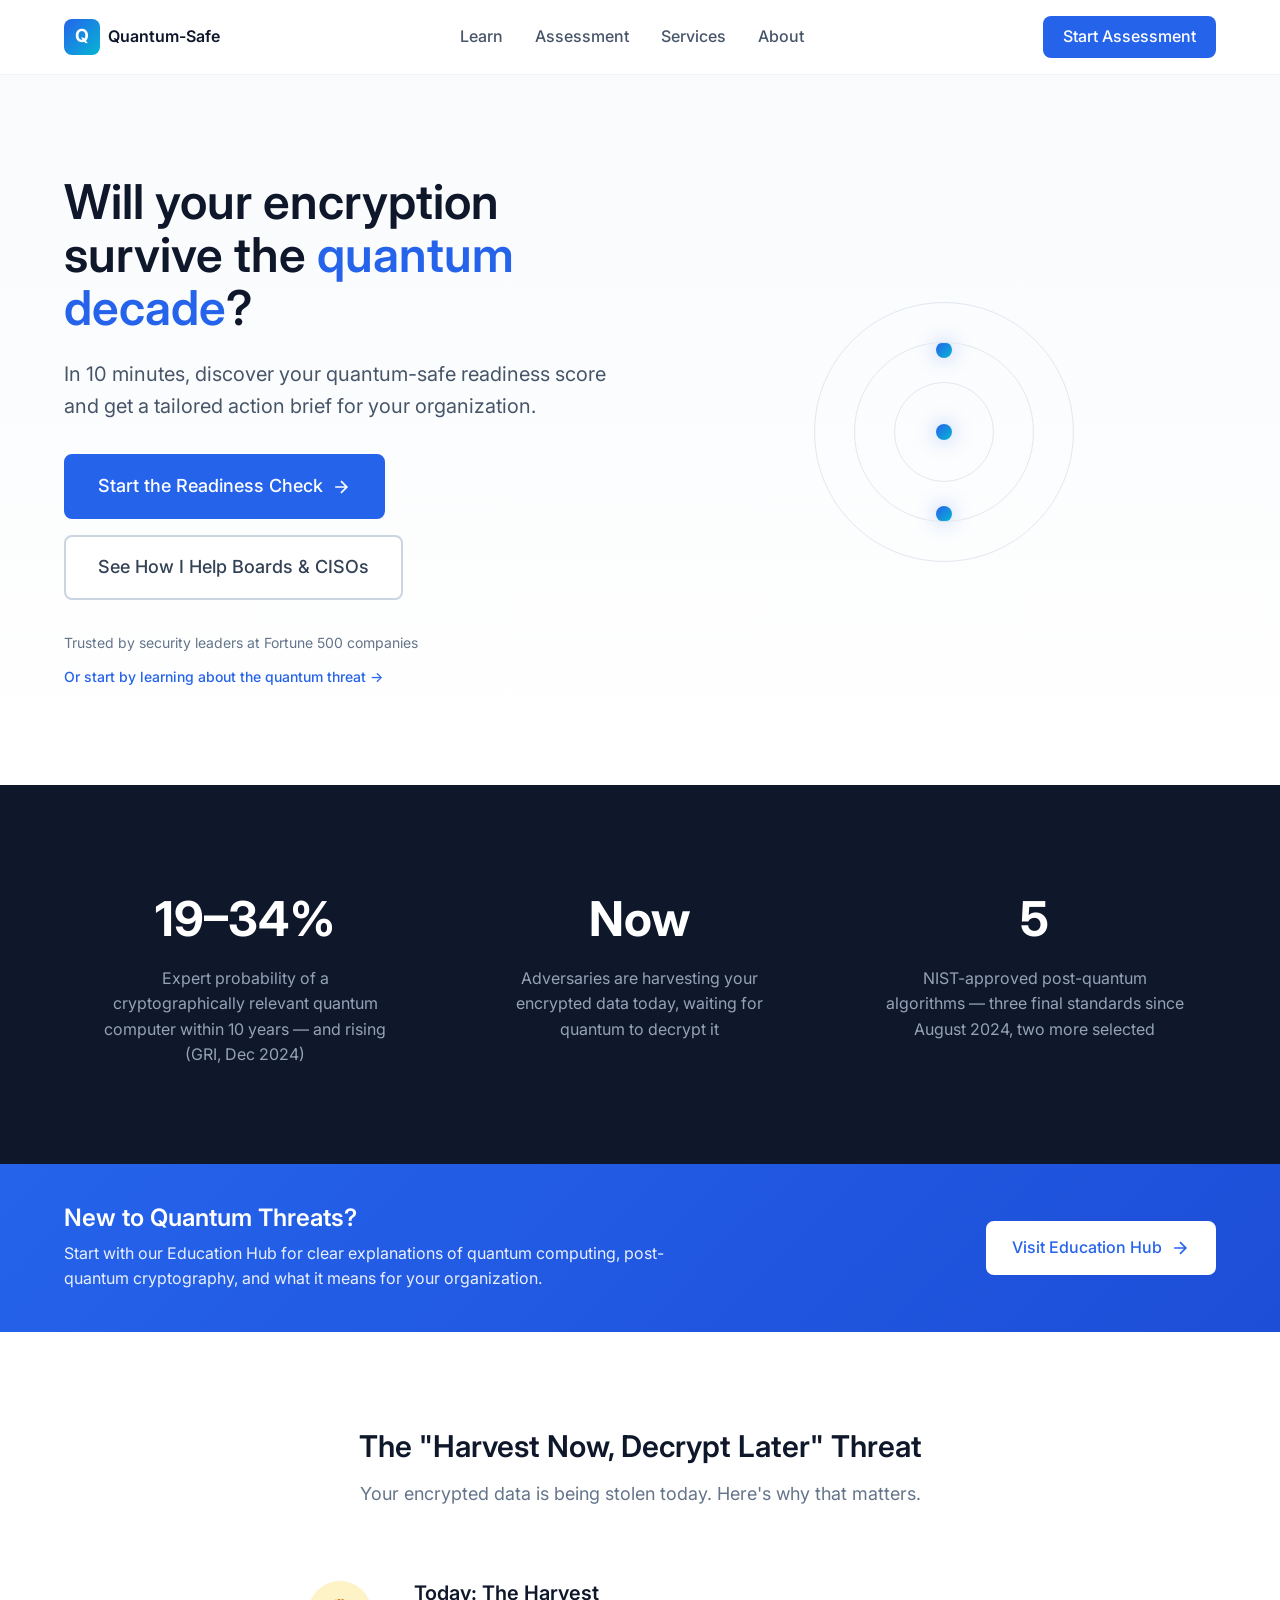
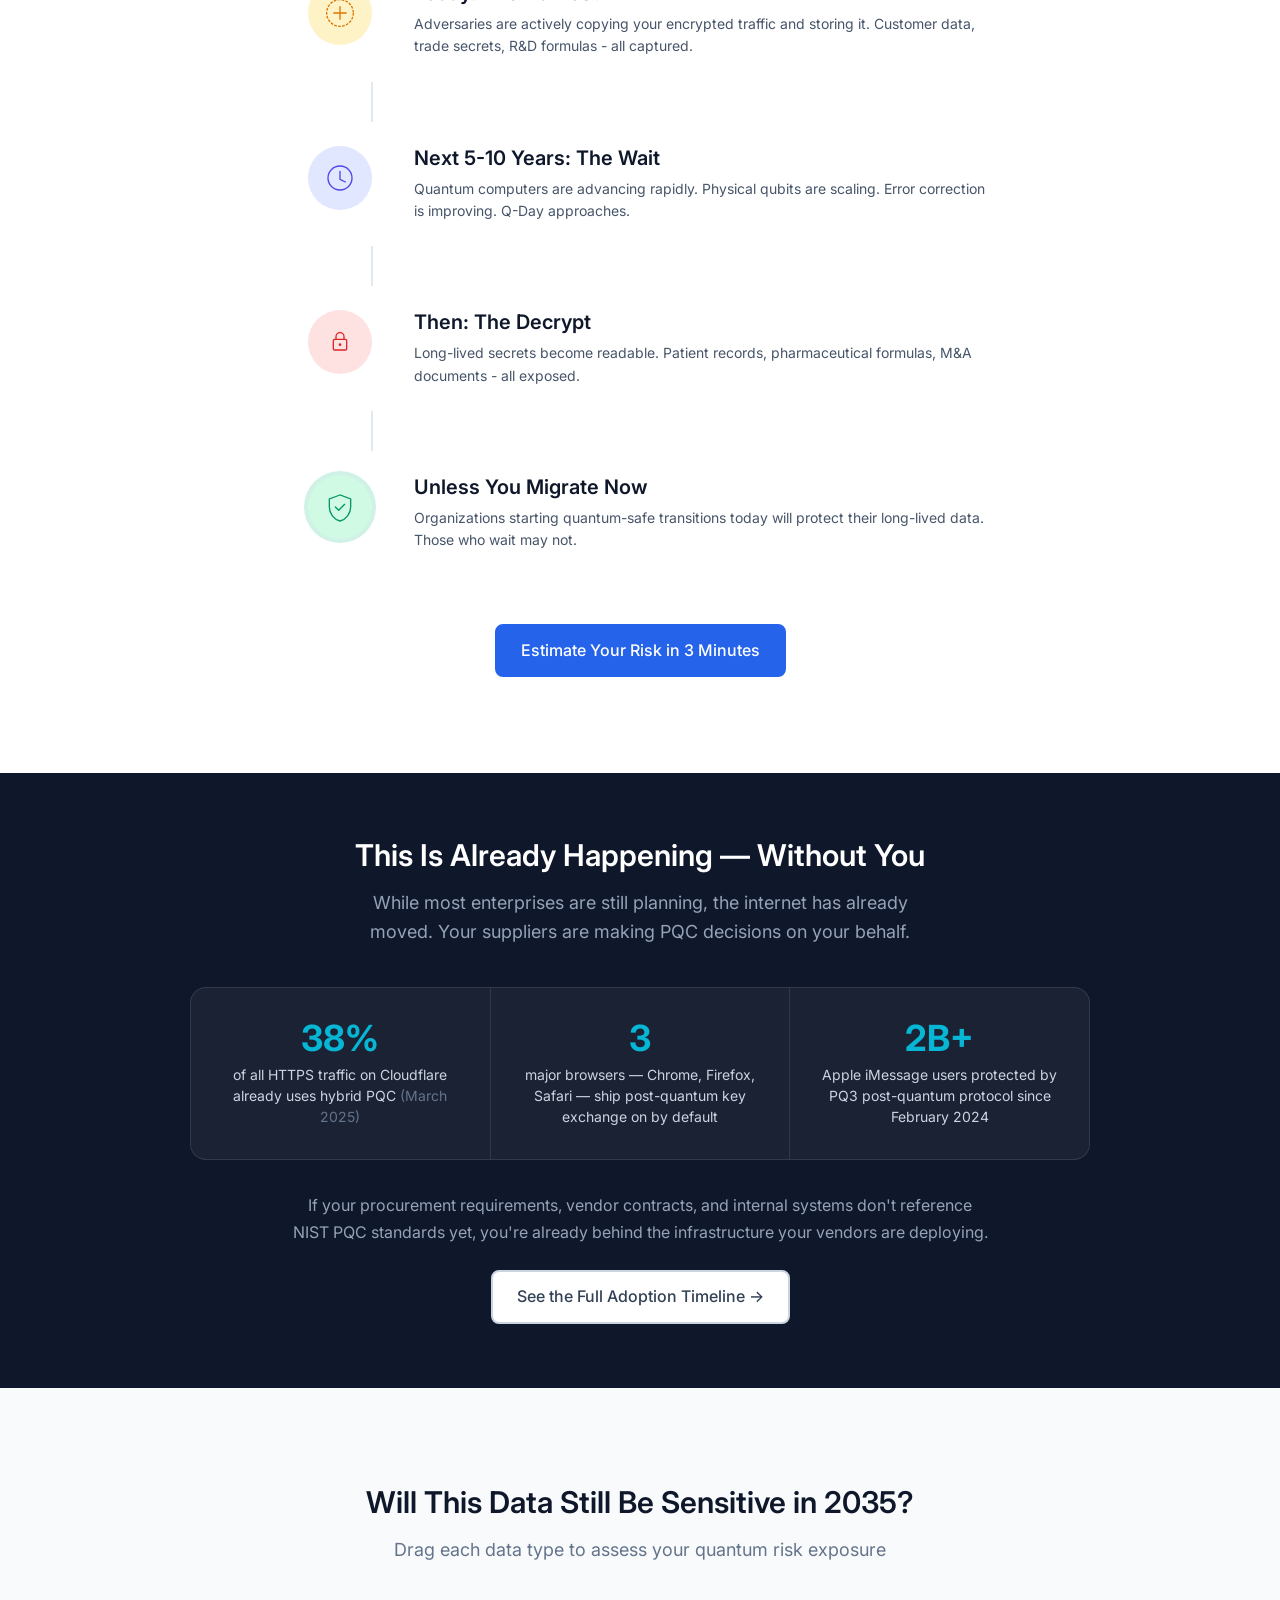
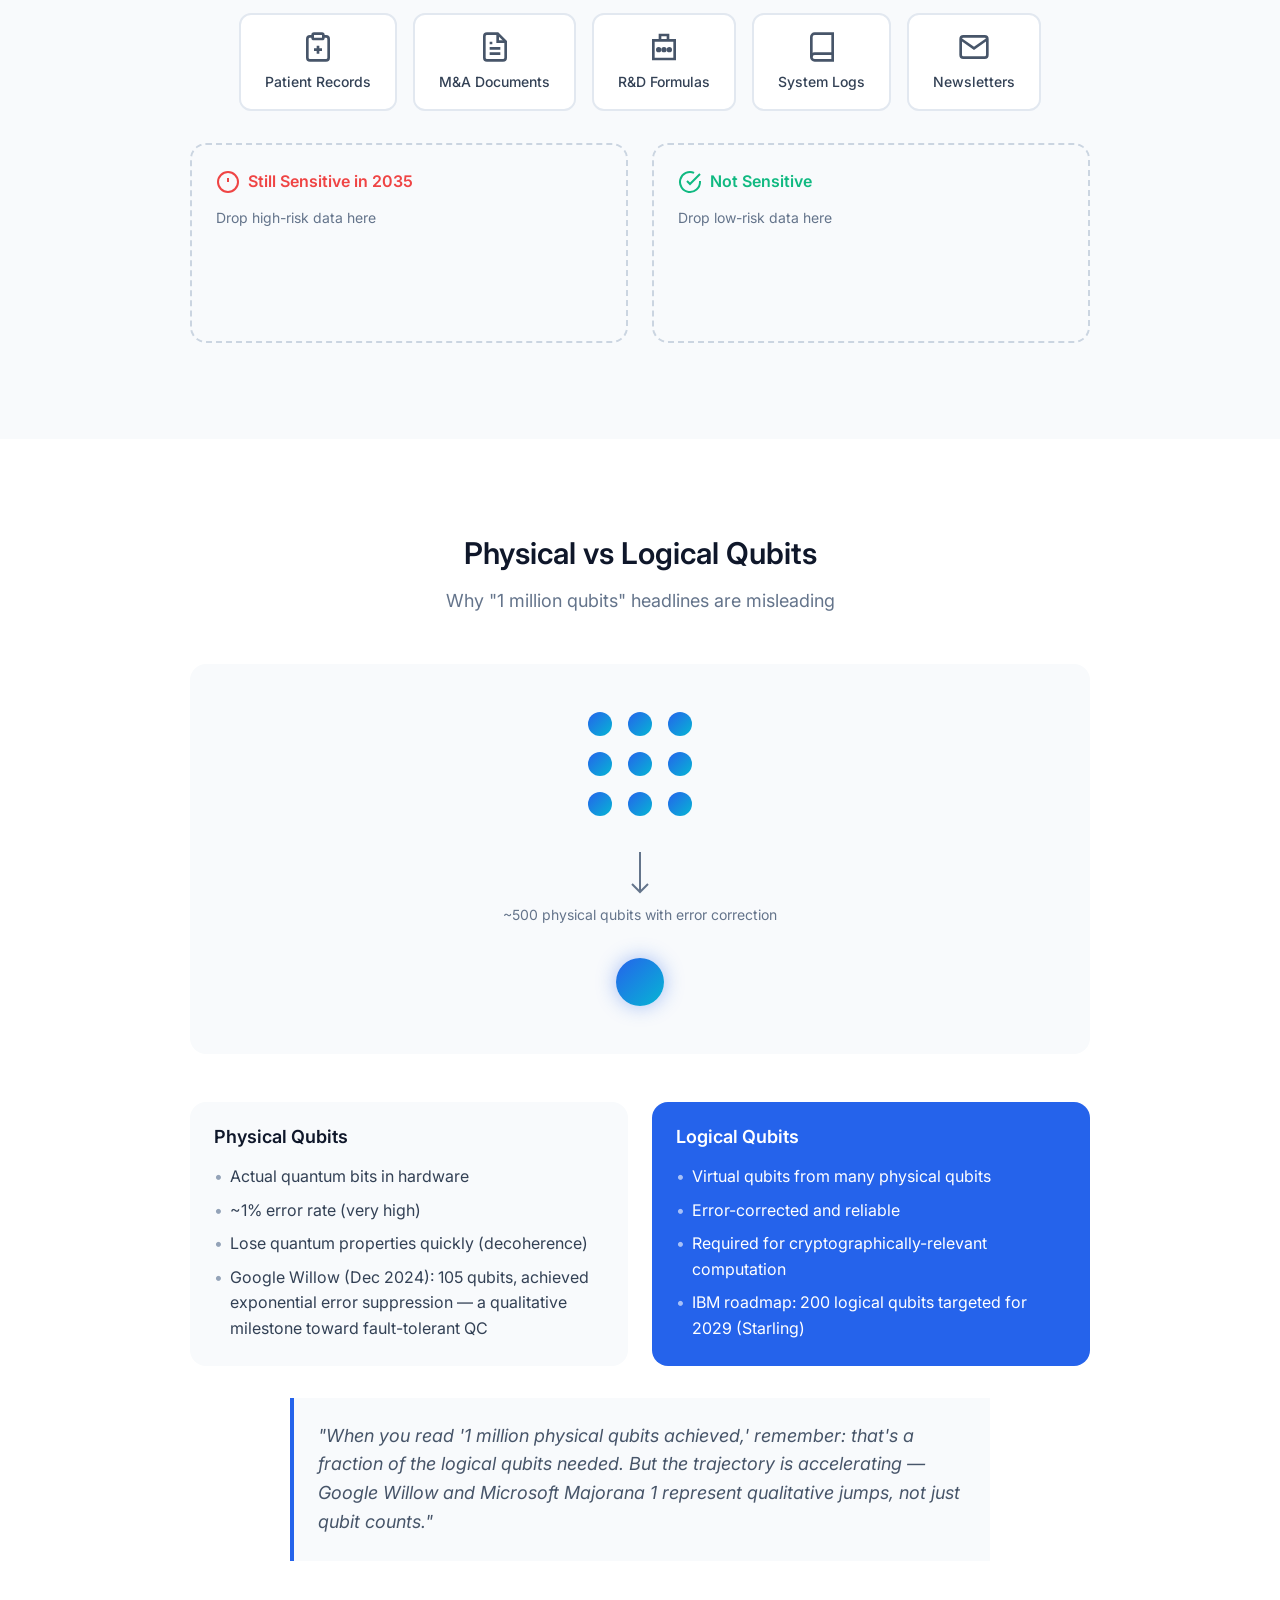
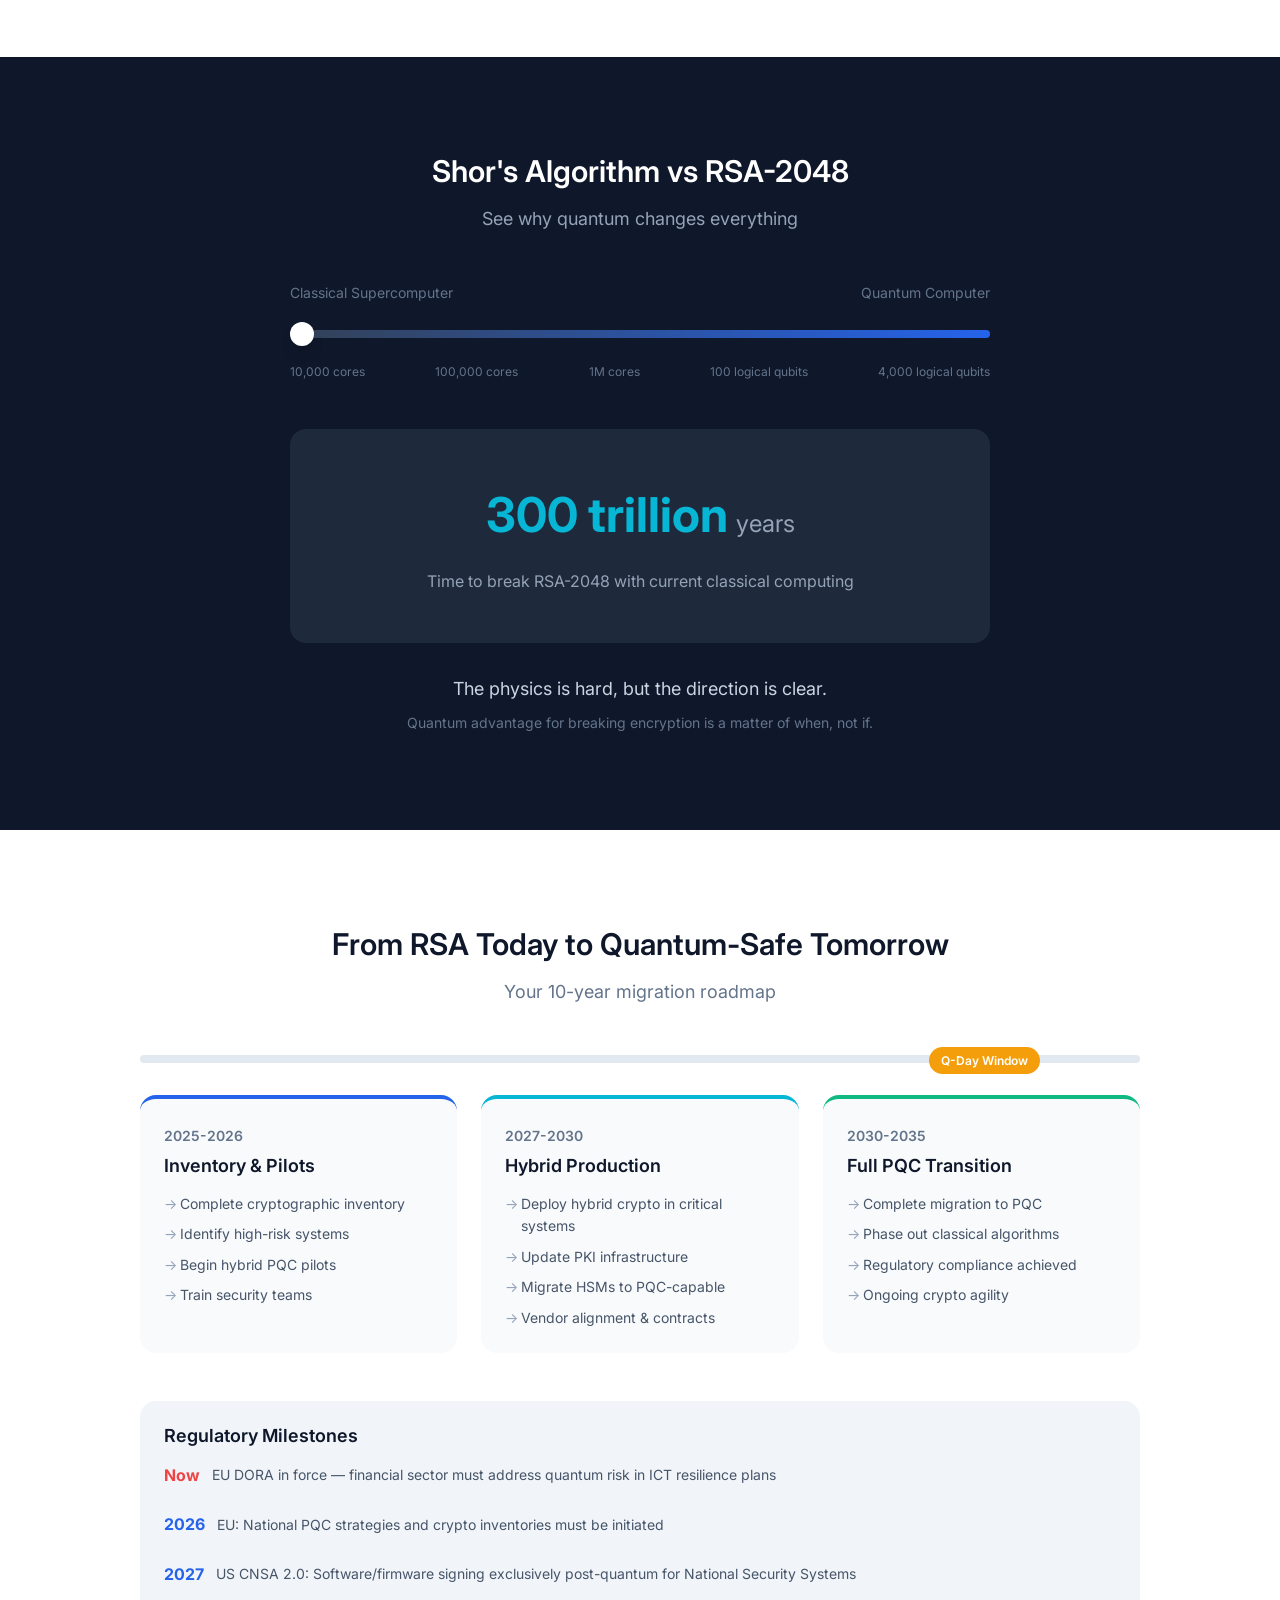
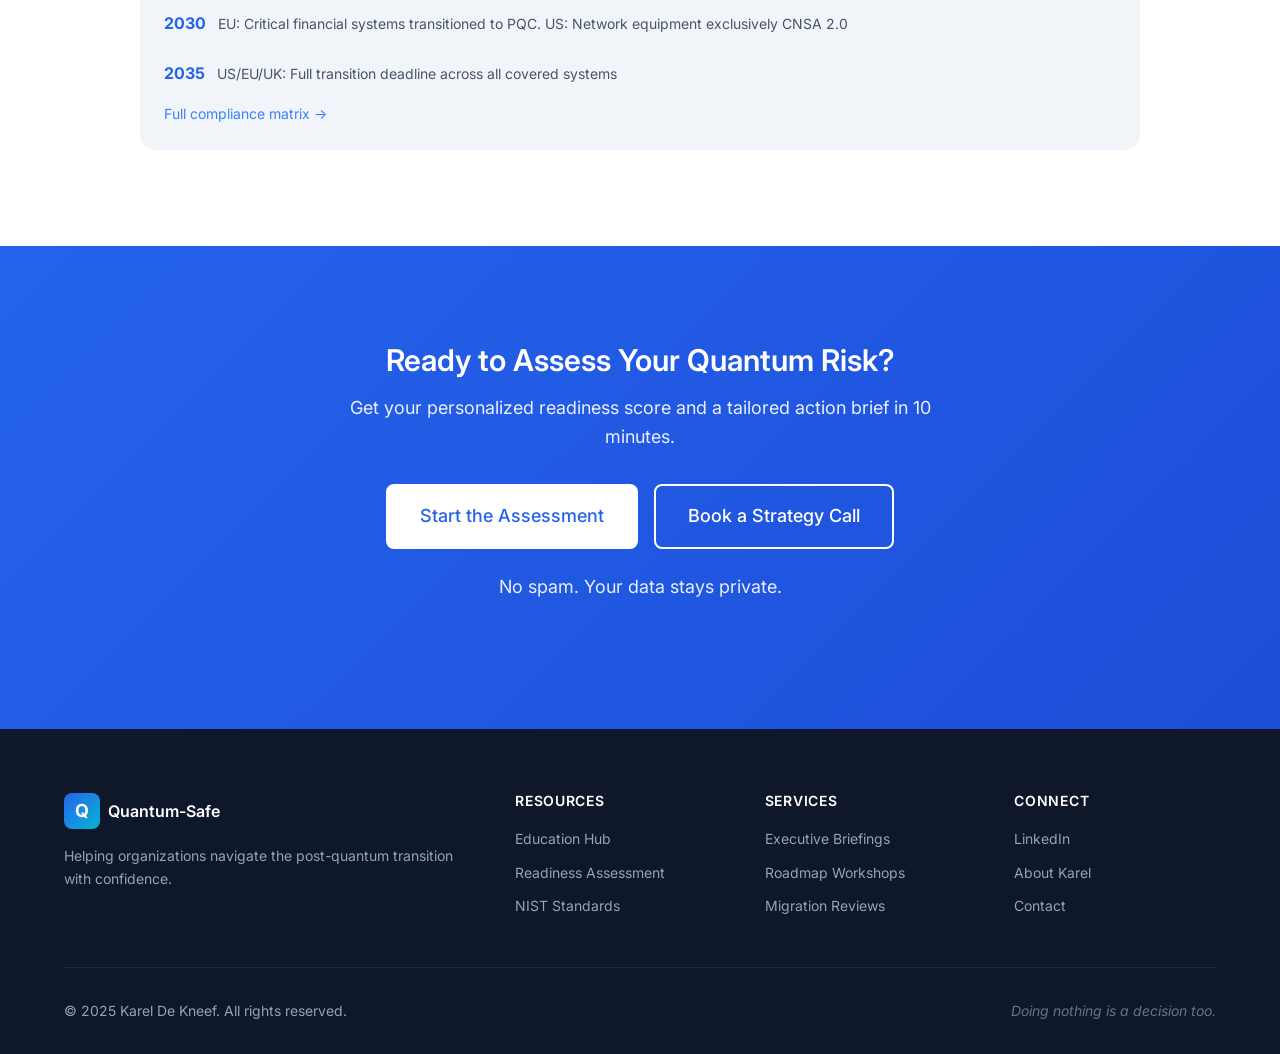
==== commit bafe5d82: "Comprehensive content update and feature enhancements Content accuracy: - Updated CRQC probability s" ====
--- a/index.html
+++ b/index.html
@@ -89,16 +89,16 @@
         <div class="container">
             <div class="problem-grid">
                 <div class="problem-stat">
-                    <span class="stat-number">5-10</span>
-                    <span class="stat-label">Years until quantum computers break current encryption</span>
+                    <span class="stat-number">19–34%</span>
+                    <span class="stat-label">Expert probability of a cryptographically relevant quantum computer within 10 years — and rising (GRI, Dec 2024)</span>
                 </div>
                 <div class="problem-stat">
                     <span class="stat-number">Now</span>
-                    <span class="stat-label">Adversaries are harvesting your encrypted data today</span>
+                    <span class="stat-label">Adversaries are harvesting your encrypted data today, waiting for quantum to decrypt it</span>
                 </div>
                 <div class="problem-stat">
-                    <span class="stat-number">2024</span>
-                    <span class="stat-label">NIST released quantum-safe encryption standards</span>
+                    <span class="stat-number">5</span>
+                    <span class="stat-label">NIST-approved post-quantum algorithms — three final standards since August 2024, two more selected</span>
                 </div>
             </div>
         </div>
@@ -201,6 +201,34 @@
                 <a href="pages/assessment.html" class="btn btn-primary">
                     Estimate Your Risk in 3 Minutes
                 </a>
+            </div>
+        </div>
+    </section>
+
+    <!-- PQC Already Deployed Banner -->
+    <section class="adoption-banner-section">
+        <div class="container">
+            <h2 class="section-title">This Is Already Happening — Without You</h2>
+            <p class="section-subtitle">While most enterprises are still planning, the internet has already moved. Your suppliers are making PQC decisions on your behalf.</p>
+            <div class="adoption-ticker">
+                <div class="ticker-item">
+                    <span class="ticker-number">38%</span>
+                    <span class="ticker-label">of all HTTPS traffic on Cloudflare already uses hybrid PQC <em>(March 2025)</em></span>
+                </div>
+                <div class="ticker-divider"></div>
+                <div class="ticker-item">
+                    <span class="ticker-number">3</span>
+                    <span class="ticker-label">major browsers — Chrome, Firefox, Safari — ship post-quantum key exchange on by default</span>
+                </div>
+                <div class="ticker-divider"></div>
+                <div class="ticker-item">
+                    <span class="ticker-number">2B+</span>
+                    <span class="ticker-label">Apple iMessage users protected by PQ3 post-quantum protocol since February 2024</span>
+                </div>
+            </div>
+            <p class="adoption-callout">If your procurement requirements, vendor contracts, and internal systems don't reference NIST PQC standards yet, you're already behind the infrastructure your vendors are deploying.</p>
+            <div style="text-align:center; margin-top: var(--spacing-6);">
+                <a href="pages/education.html#adoption-detail" class="btn btn-secondary">See the Full Adoption Timeline →</a>
             </div>
         </div>
     </section>
@@ -340,7 +368,7 @@
                             <li>Actual quantum bits in hardware</li>
                             <li>~1% error rate (very high)</li>
                             <li>Lose quantum properties quickly (decoherence)</li>
-                            <li>Current systems: 50-1,000 physical qubits</li>
+                            <li>Google Willow (Dec 2024): 105 qubits, achieved exponential error suppression — a qualitative milestone toward fault-tolerant QC</li>
                         </ul>
                     </div>
                     <div class="info-card highlight">
@@ -349,14 +377,14 @@
                             <li>Virtual qubits from many physical qubits</li>
                             <li>Error-corrected and reliable</li>
                             <li>Required for cryptographically-relevant computation</li>
-                            <li>Current bottleneck: ~500 physical = 1 logical</li>
+                            <li>IBM roadmap: 200 logical qubits targeted for 2029 (Starling)</li>
                         </ul>
                     </div>
                 </div>
 
                 <div class="qubits-insight">
                     <blockquote>
-                        "When you read '1 million physical qubits achieved,' remember: that's roughly 2,000 logical qubits. Breaking RSA-2048 requires approximately 4,000 logical qubits running Shor's algorithm."
+                        "When you read '1 million physical qubits achieved,' remember: that's a fraction of the logical qubits needed. But the trajectory is accelerating — Google Willow and Microsoft Majorana 1 represent qualitative jumps, not just qubit counts."
                     </blockquote>
                 </div>
             </div>
@@ -460,19 +488,28 @@
                 <div class="timeline-regulatory">
                     <h4>Regulatory Milestones</h4>
                     <div class="regulatory-items">
+                        <div class="reg-item reg-item-now">
+                            <span class="reg-year">Now</span>
+                            <span class="reg-text">EU DORA in force — financial sector must address quantum risk in ICT resilience plans</span>
+                        </div>
                         <div class="reg-item">
-                            <span class="reg-year">2028</span>
-                            <span class="reg-text">UK: Discovery phase must begin</span>
+                            <span class="reg-year">2026</span>
+                            <span class="reg-text">EU: National PQC strategies and crypto inventories must be initiated</span>
+                        </div>
+                        <div class="reg-item">
+                            <span class="reg-year">2027</span>
+                            <span class="reg-text">US CNSA 2.0: Software/firmware signing exclusively post-quantum for National Security Systems</span>
                         </div>
                         <div class="reg-item">
                             <span class="reg-year">2030</span>
-                            <span class="reg-text">US: RSA-2048/ECC-256 deprecated</span>
+                            <span class="reg-text">EU: Critical financial systems transitioned to PQC. US: Network equipment exclusively CNSA 2.0</span>
                         </div>
                         <div class="reg-item">
                             <span class="reg-year">2035</span>
-                            <span class="reg-text">Complete phase-out of vulnerable algorithms</span>
-                        </div>
-                    </div>
+                            <span class="reg-text">US/EU/UK: Full transition deadline across all covered systems</span>
+                        </div>
+                    </div>
+                    <a href="pages/education.html#regulatory-detail" class="reg-learn-more">Full compliance matrix →</a>
                 </div>
             </div>
         </div>
@@ -543,5 +580,78 @@
     <script src="js/main.js"></script>
     <script src="js/games.js"></script>
     <script src="js/analytics.js"></script>
+
+    <style>
+        /* Adoption banner */
+        .adoption-banner-section {
+            padding: var(--spacing-16) 0;
+            background: var(--color-gray-900);
+            color: white;
+            text-align: center;
+        }
+        .adoption-banner-section .section-title { color: white; }
+        .adoption-banner-section .section-subtitle { color: var(--color-gray-400); margin-bottom: var(--spacing-10); }
+        .adoption-ticker {
+            display: flex;
+            align-items: stretch;
+            justify-content: center;
+            gap: 0;
+            margin: 0 auto var(--spacing-8);
+            max-width: 900px;
+            background: rgba(255,255,255,0.05);
+            border: 1px solid rgba(255,255,255,0.1);
+            border-radius: var(--radius-lg);
+            overflow: hidden;
+        }
+        .ticker-item {
+            flex: 1;
+            padding: var(--spacing-8) var(--spacing-6);
+            display: flex;
+            flex-direction: column;
+            align-items: center;
+            gap: var(--spacing-2);
+        }
+        .ticker-divider {
+            width: 1px;
+            background: rgba(255,255,255,0.1);
+            flex-shrink: 0;
+        }
+        .ticker-number {
+            font-size: var(--font-size-4xl);
+            font-weight: 700;
+            color: var(--color-accent);
+            line-height: 1;
+        }
+        .ticker-label {
+            font-size: var(--font-size-sm);
+            color: var(--color-gray-300);
+            line-height: 1.5;
+            text-align: center;
+        }
+        .ticker-label em { color: var(--color-gray-500); font-style: normal; }
+        .adoption-callout {
+            max-width: 700px;
+            margin: 0 auto;
+            color: var(--color-gray-400);
+            font-size: var(--font-size-base);
+            line-height: 1.7;
+        }
+
+        /* Regulatory enhancements */
+        .reg-item-now .reg-year { color: var(--color-danger); font-weight: 700; }
+        .reg-learn-more {
+            display: inline-block;
+            margin-top: var(--spacing-4);
+            font-size: var(--font-size-sm);
+            color: var(--color-primary-light);
+            text-decoration: none;
+        }
+        .reg-learn-more:hover { text-decoration: underline; }
+
+        @media (max-width: 768px) {
+            .adoption-ticker { flex-direction: column; }
+            .ticker-divider { width: 100%; height: 1px; }
+        }
+    </style>
 </body>
 </html>
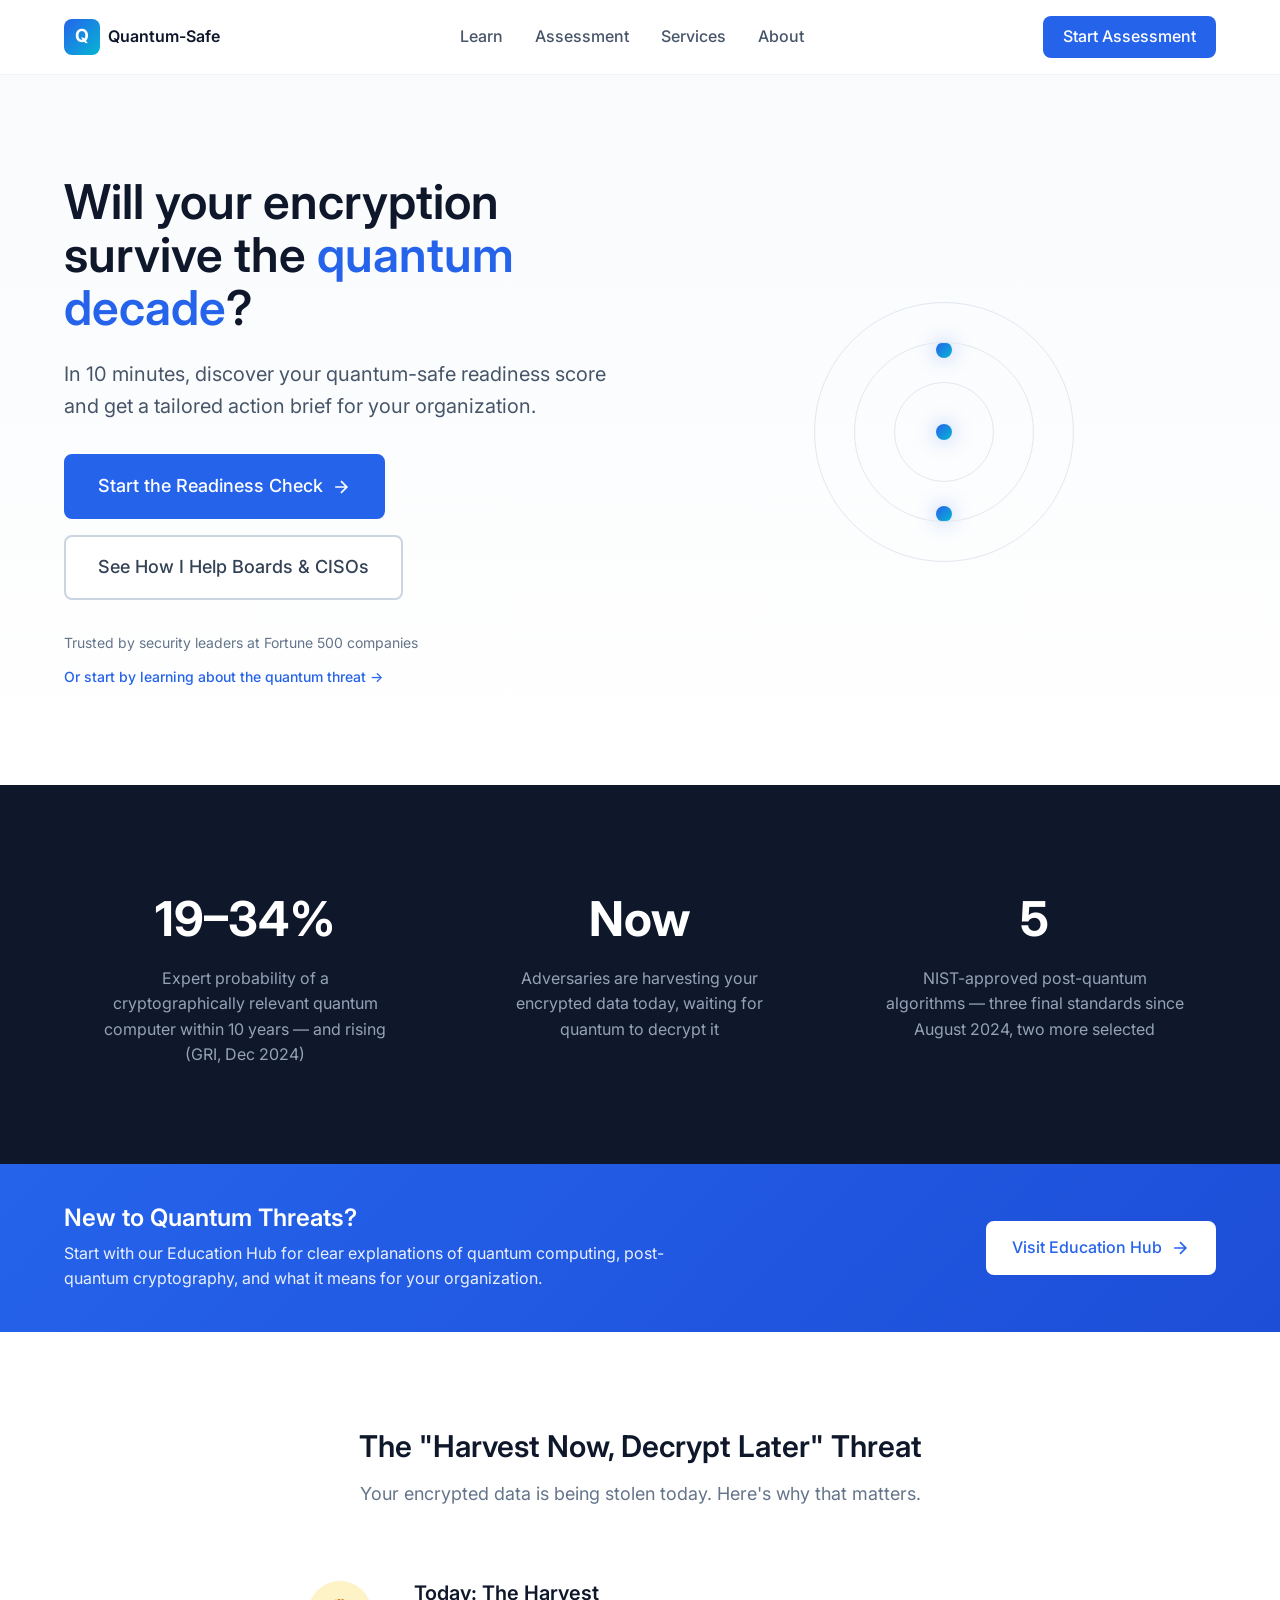
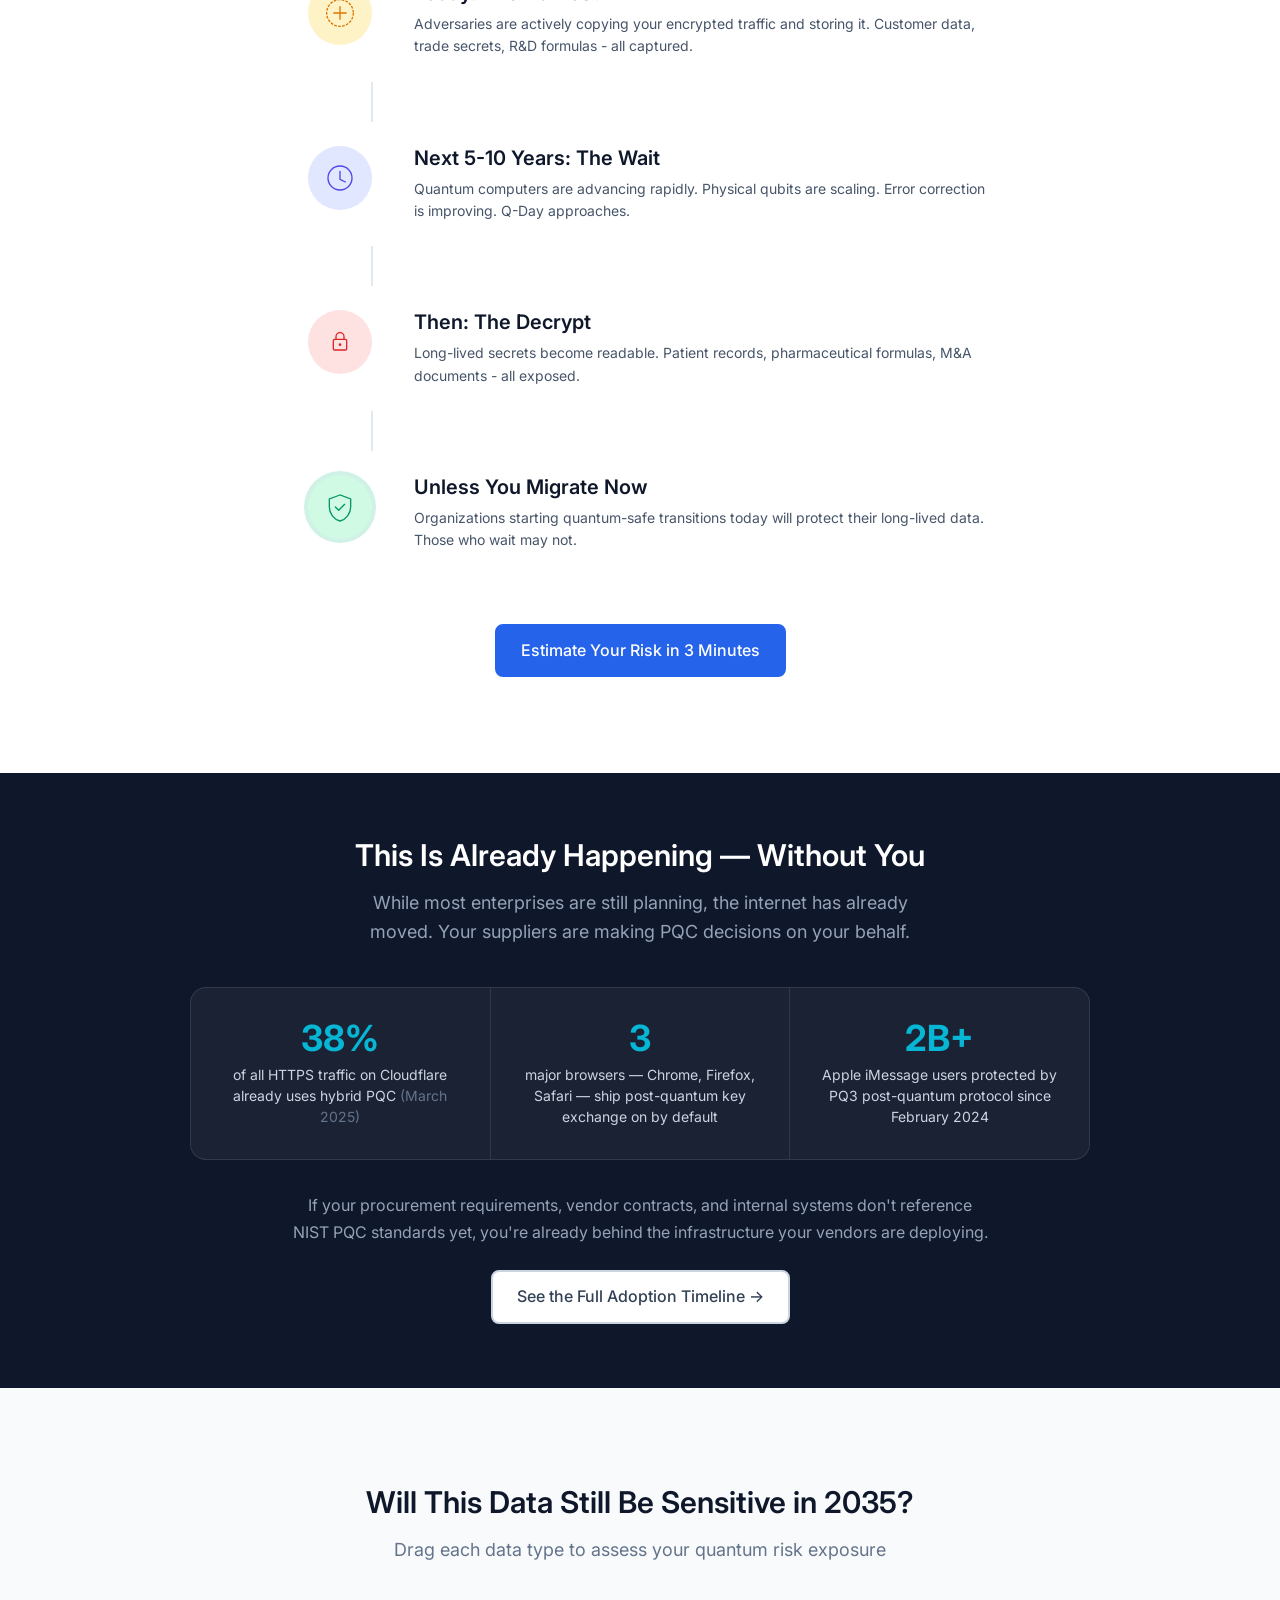
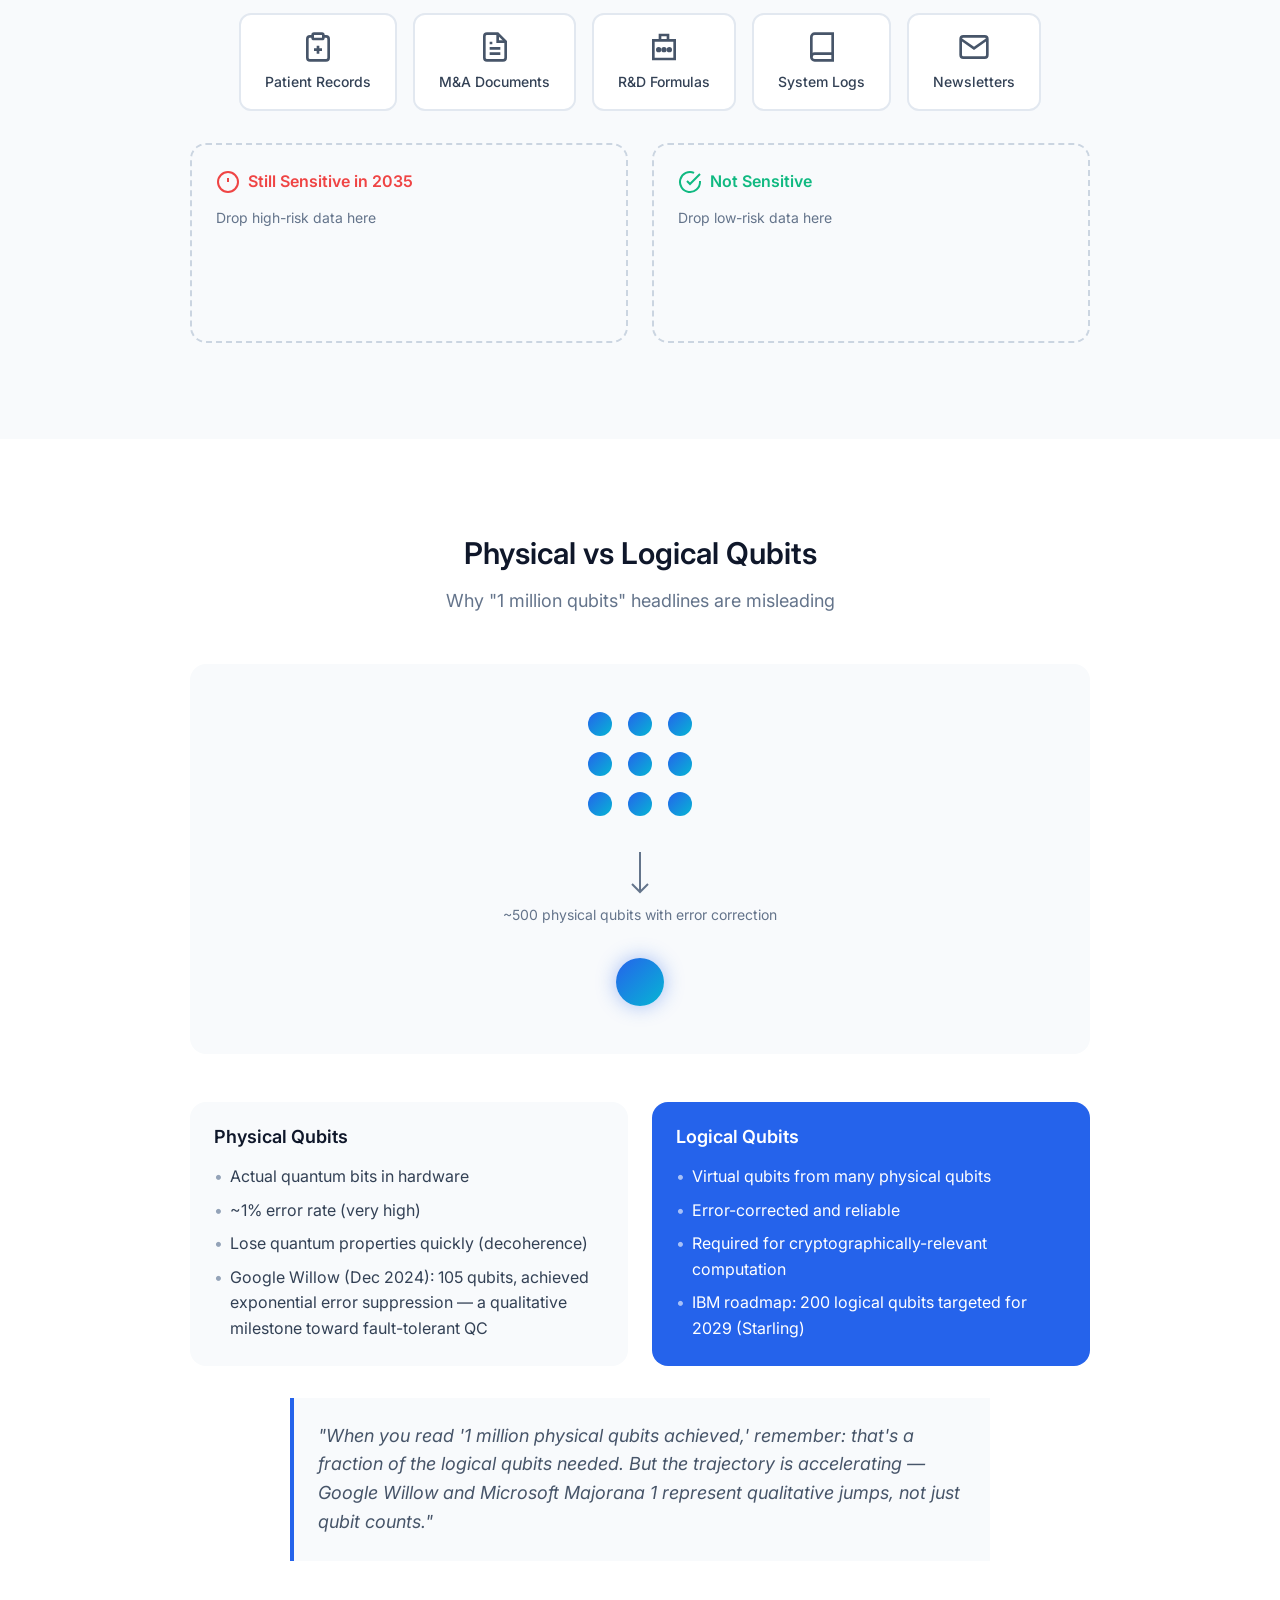
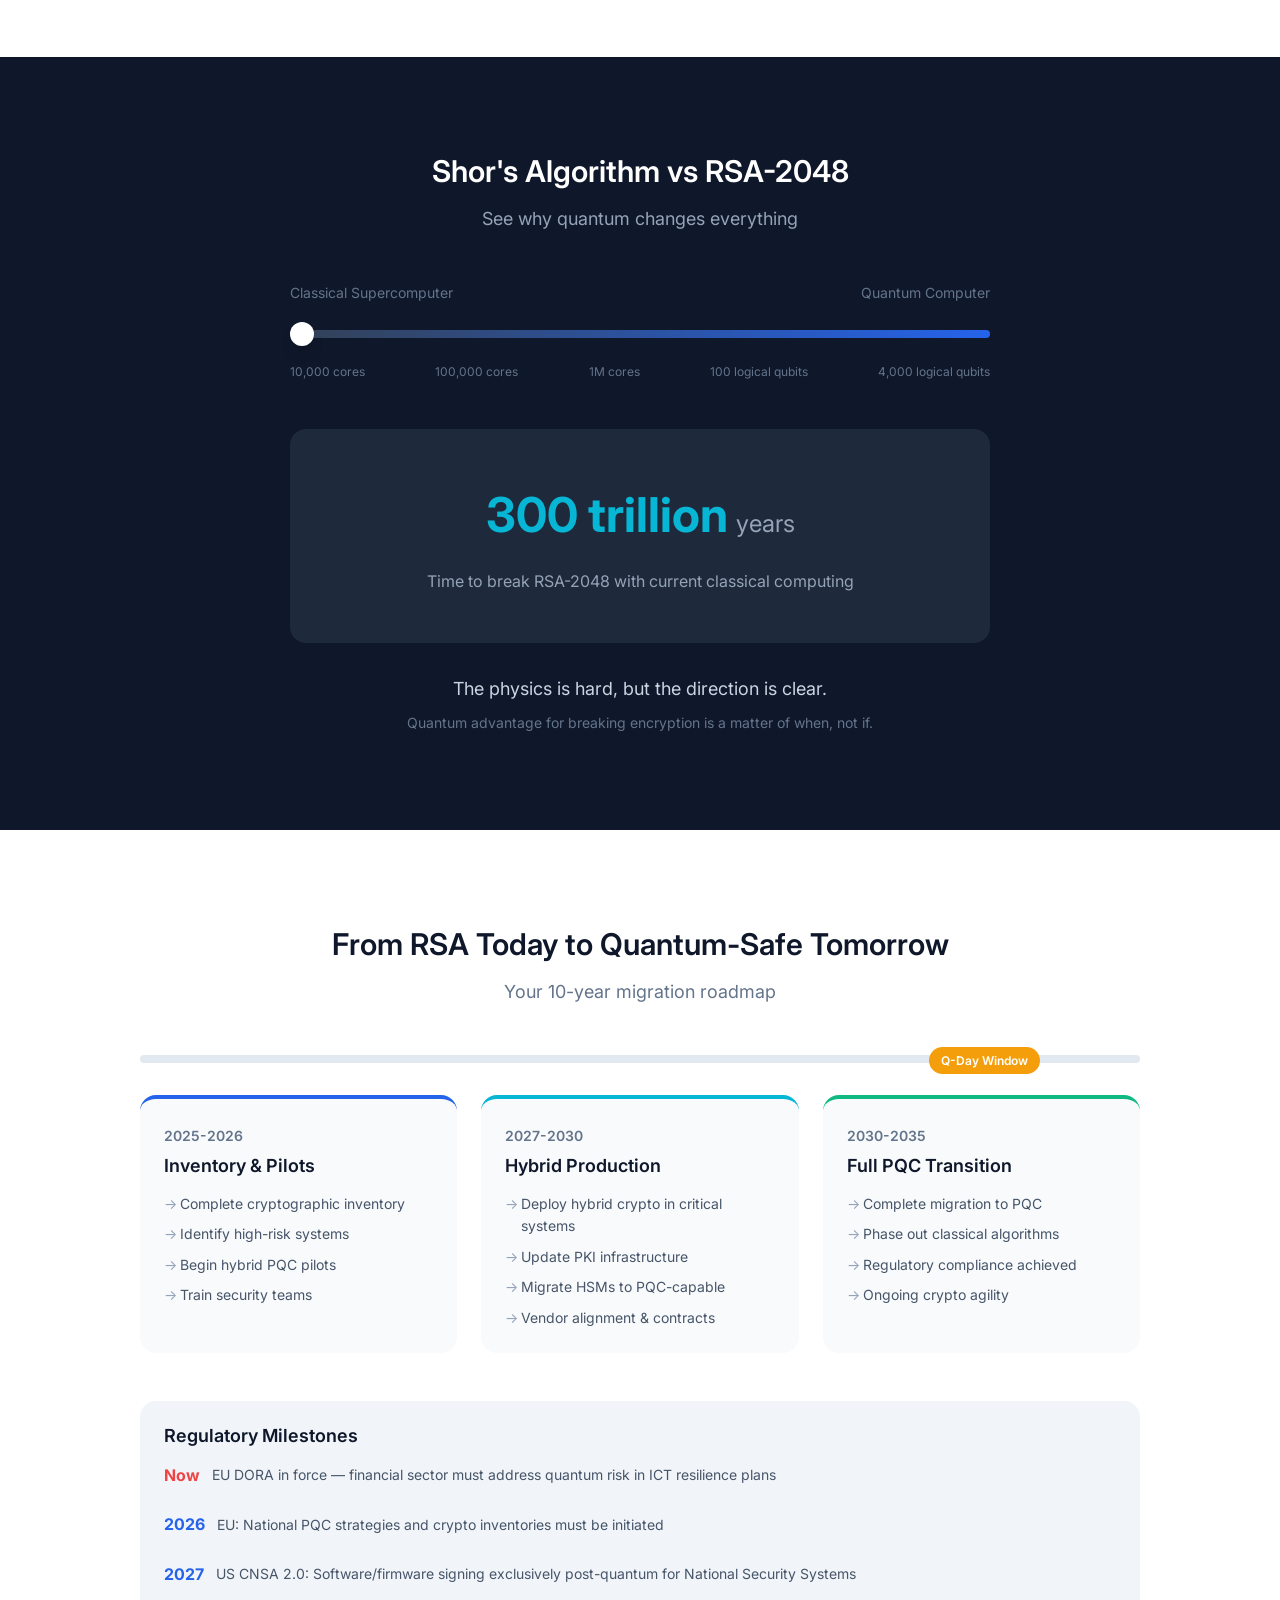
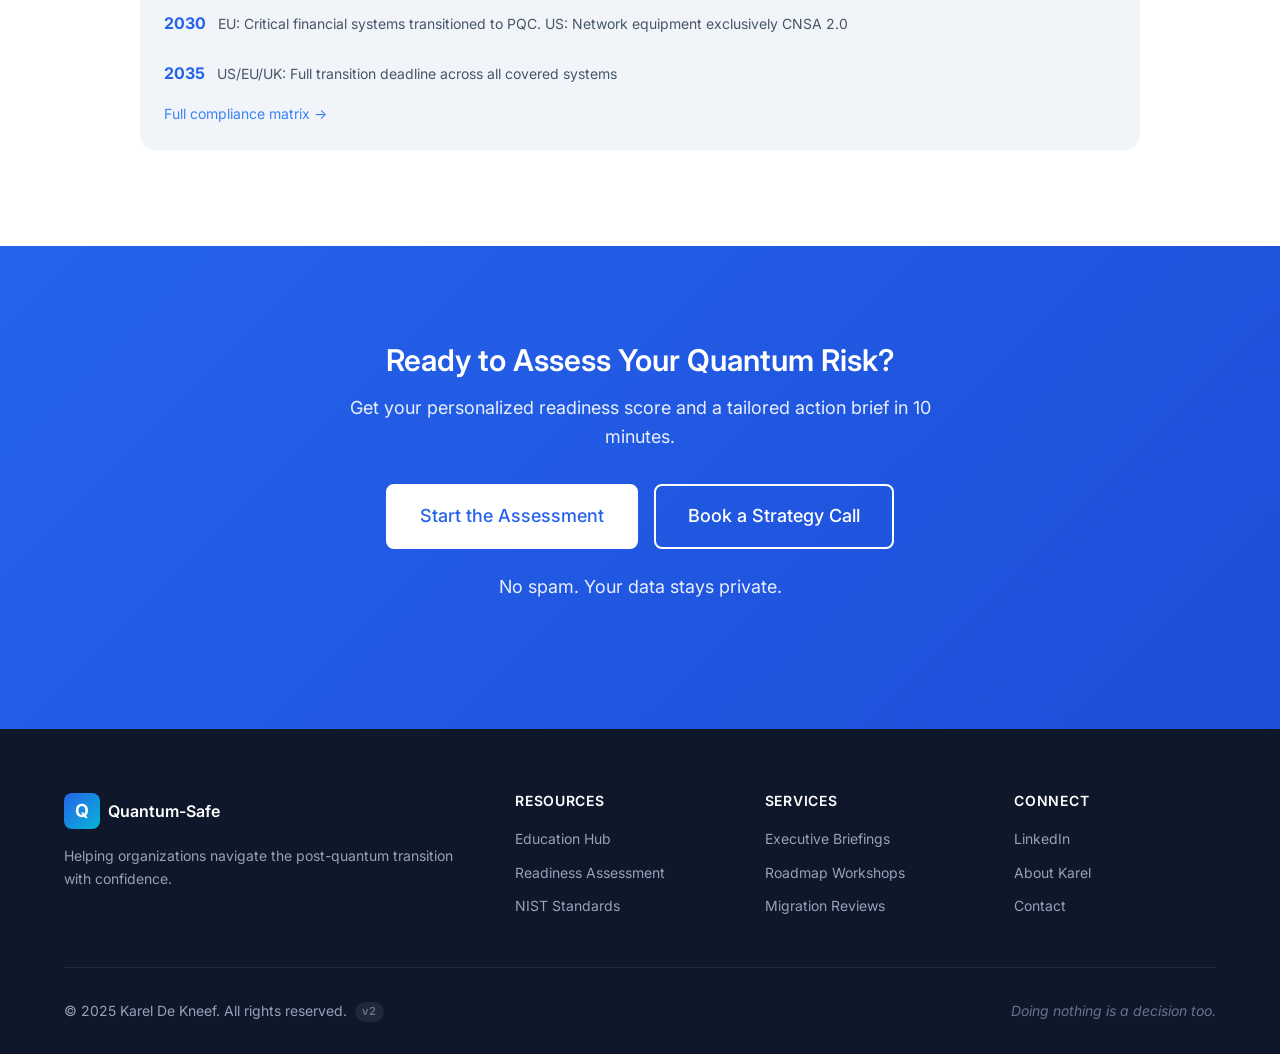
==== commit 3e2717f0: "Bump to v2 — add version tracking and versioned release infrastructure - version.json tracks current" ====
--- a/index.html
+++ b/index.html
@@ -571,7 +571,7 @@
                 </div>
             </div>
             <div class="footer-bottom">
-                <p>&copy; 2025 Karel De Kneef. All rights reserved.</p>
+                <p>&copy; 2025 Karel De Kneef. All rights reserved. <span class="footer-version">v2</span></p>
                 <p class="footer-tagline">Doing nothing is a decision too.</p>
             </div>
         </div>
--- a/css/main.css
+++ b/css/main.css
@@ -1241,6 +1241,19 @@
     color: var(--color-gray-500);
 }
 
+.footer-version {
+    display: inline-block;
+    font-size: 0.7rem;
+    font-weight: 600;
+    color: var(--color-gray-500);
+    background: var(--color-gray-800);
+    padding: 1px 7px;
+    border-radius: 999px;
+    vertical-align: middle;
+    margin-left: 4px;
+    letter-spacing: 0.03em;
+}
+
 /* Responsive */
 @media (max-width: 1024px) {
     .hero-container {
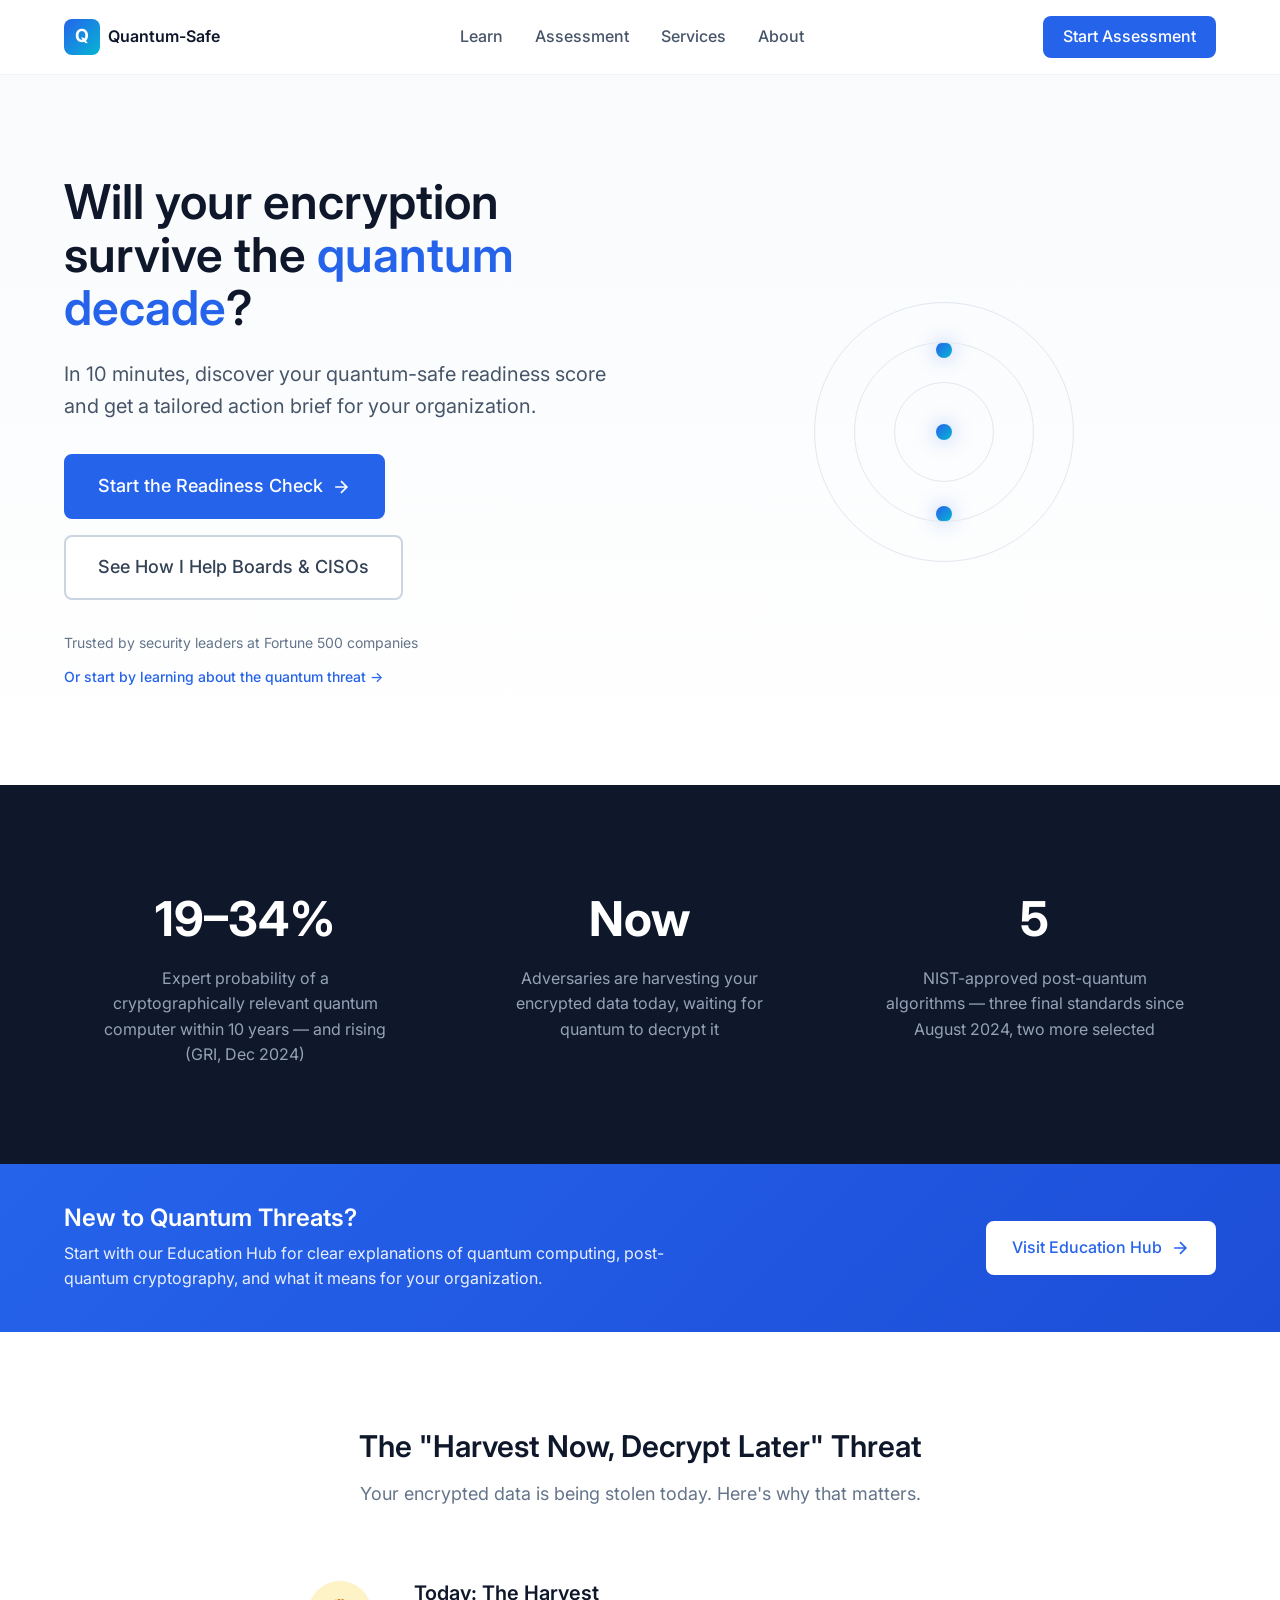
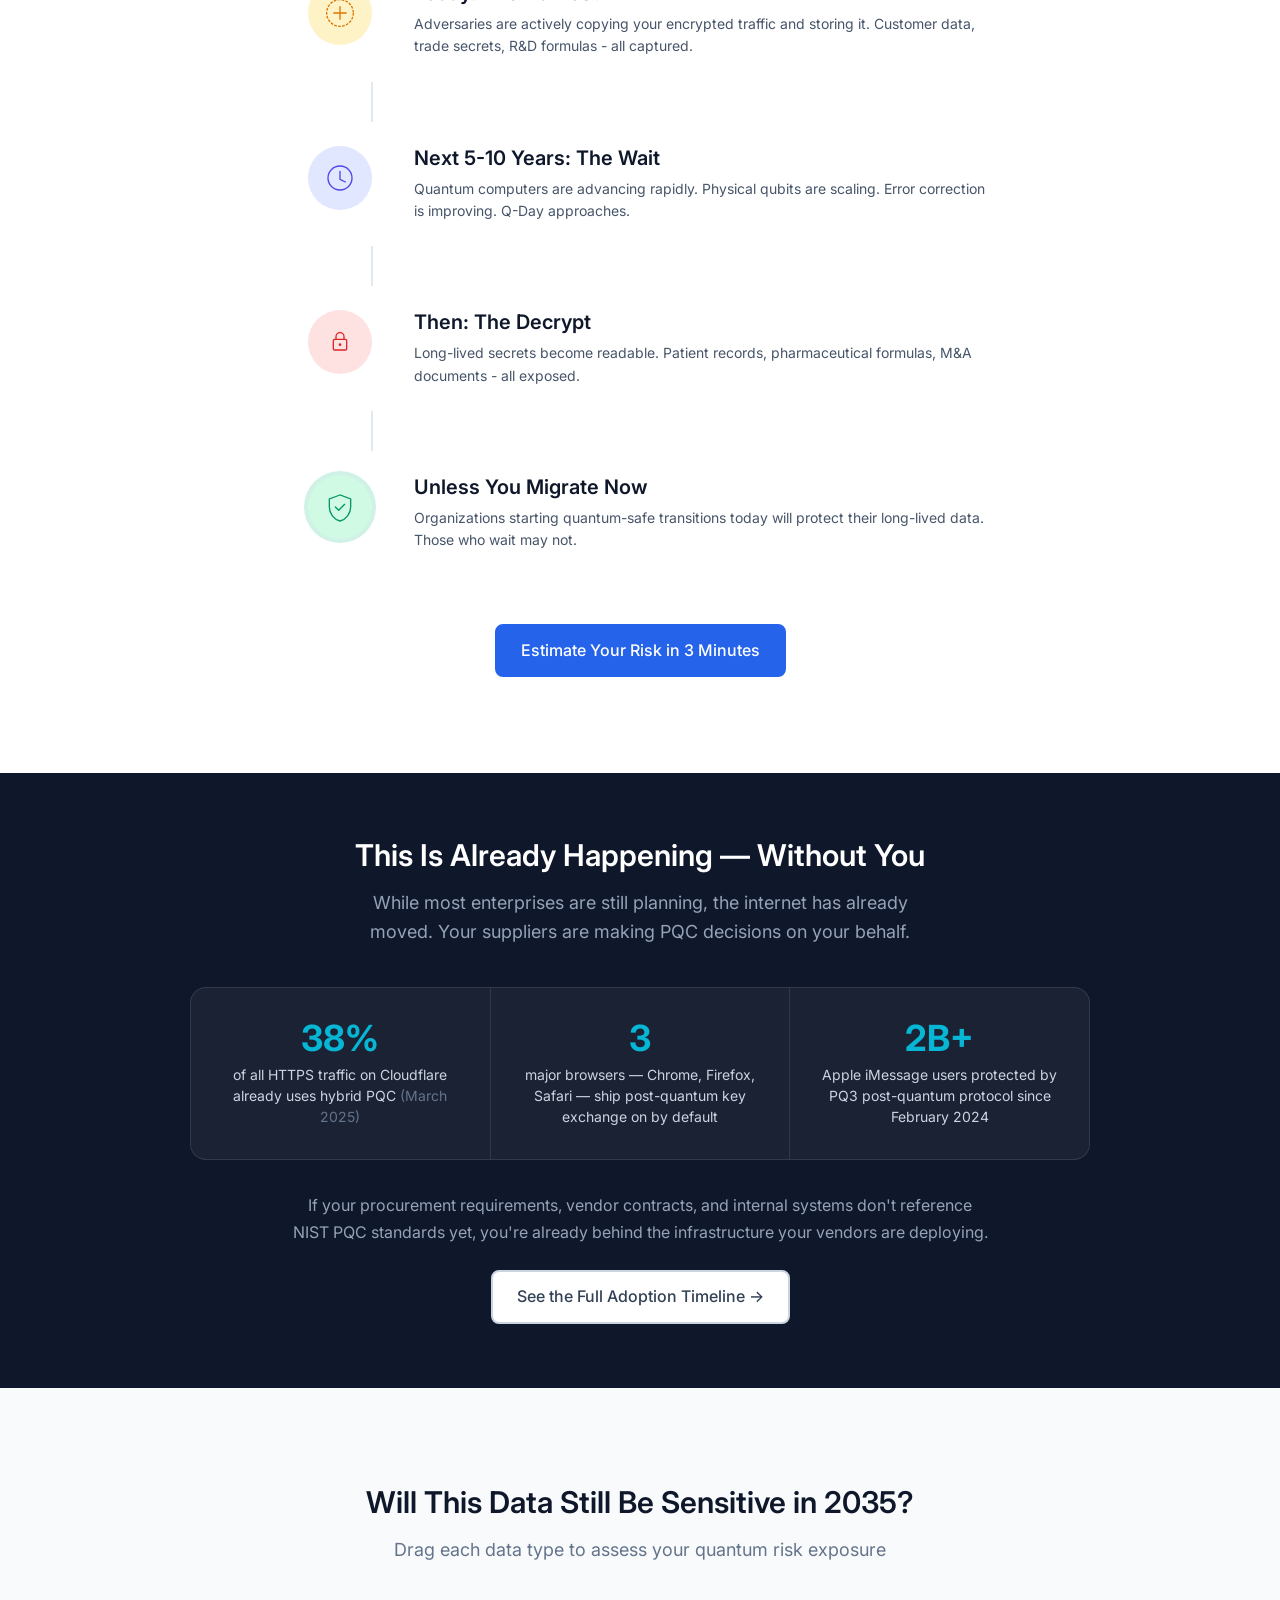
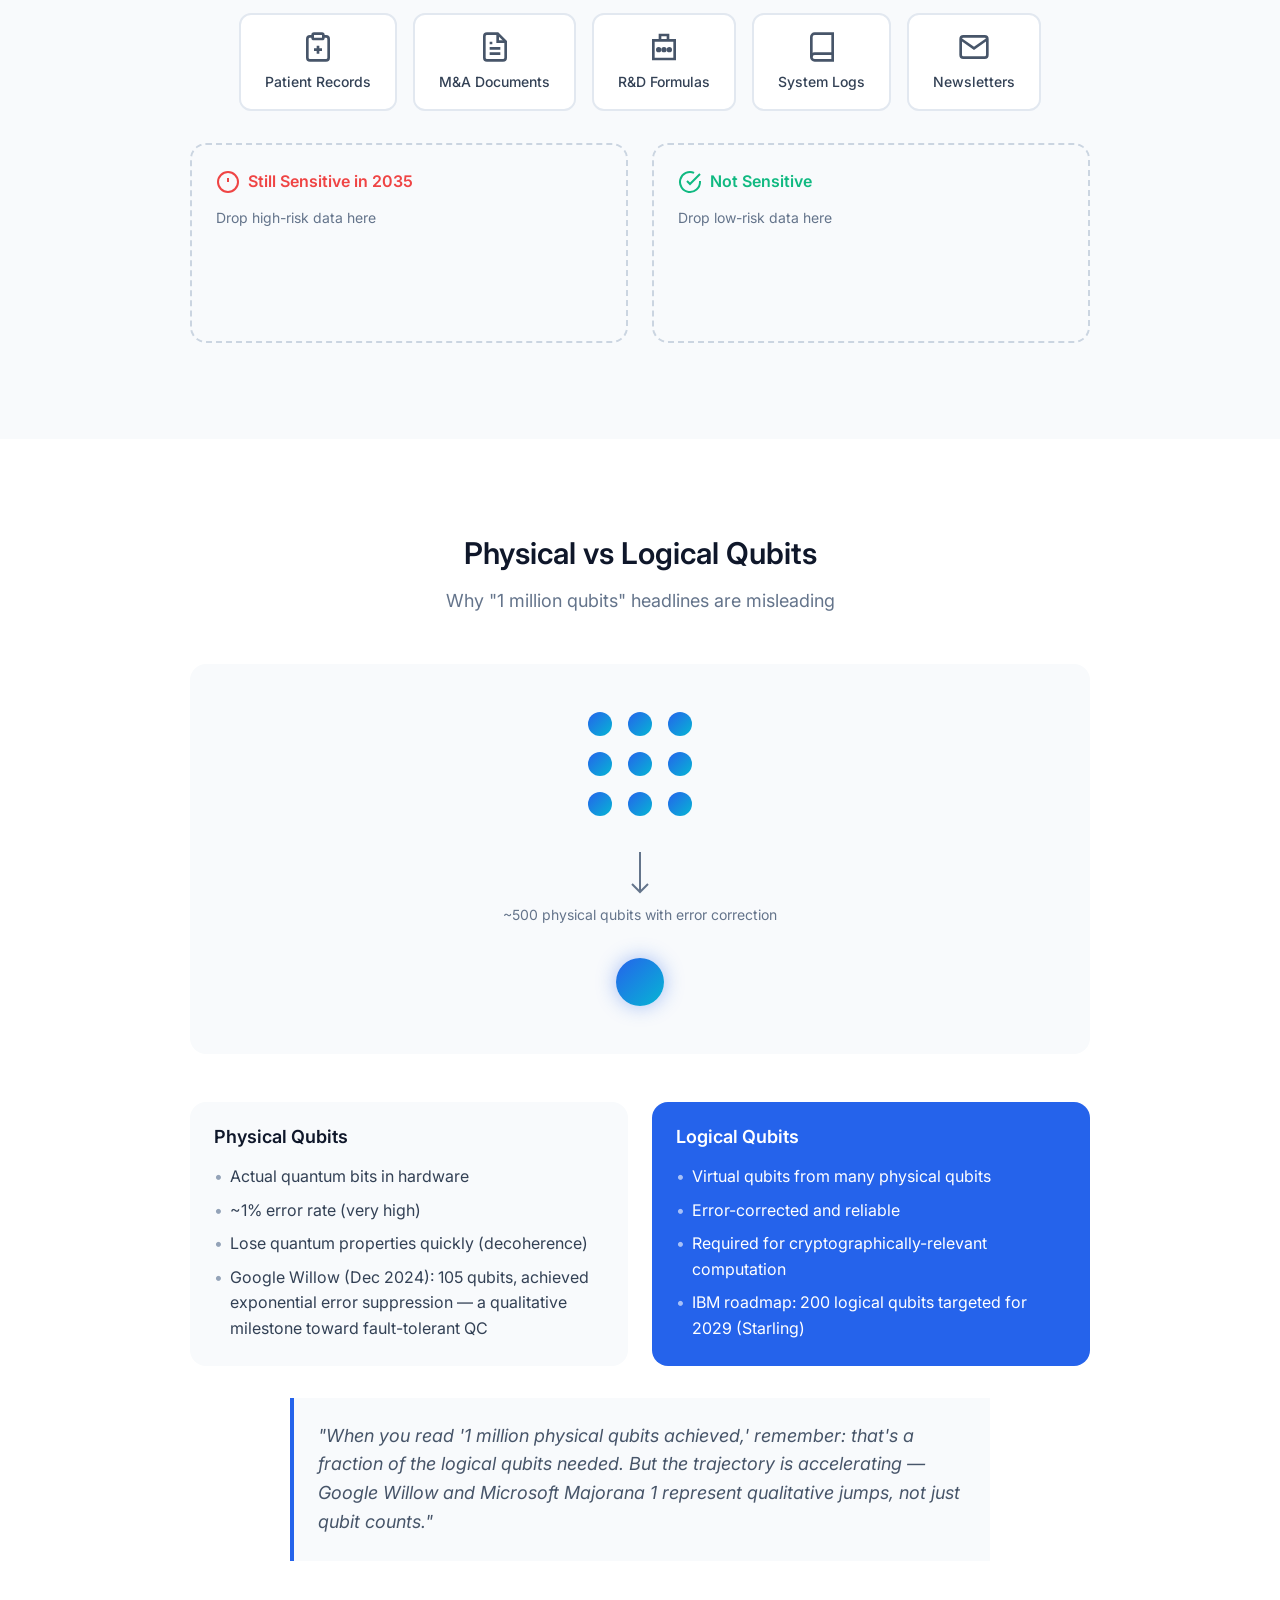
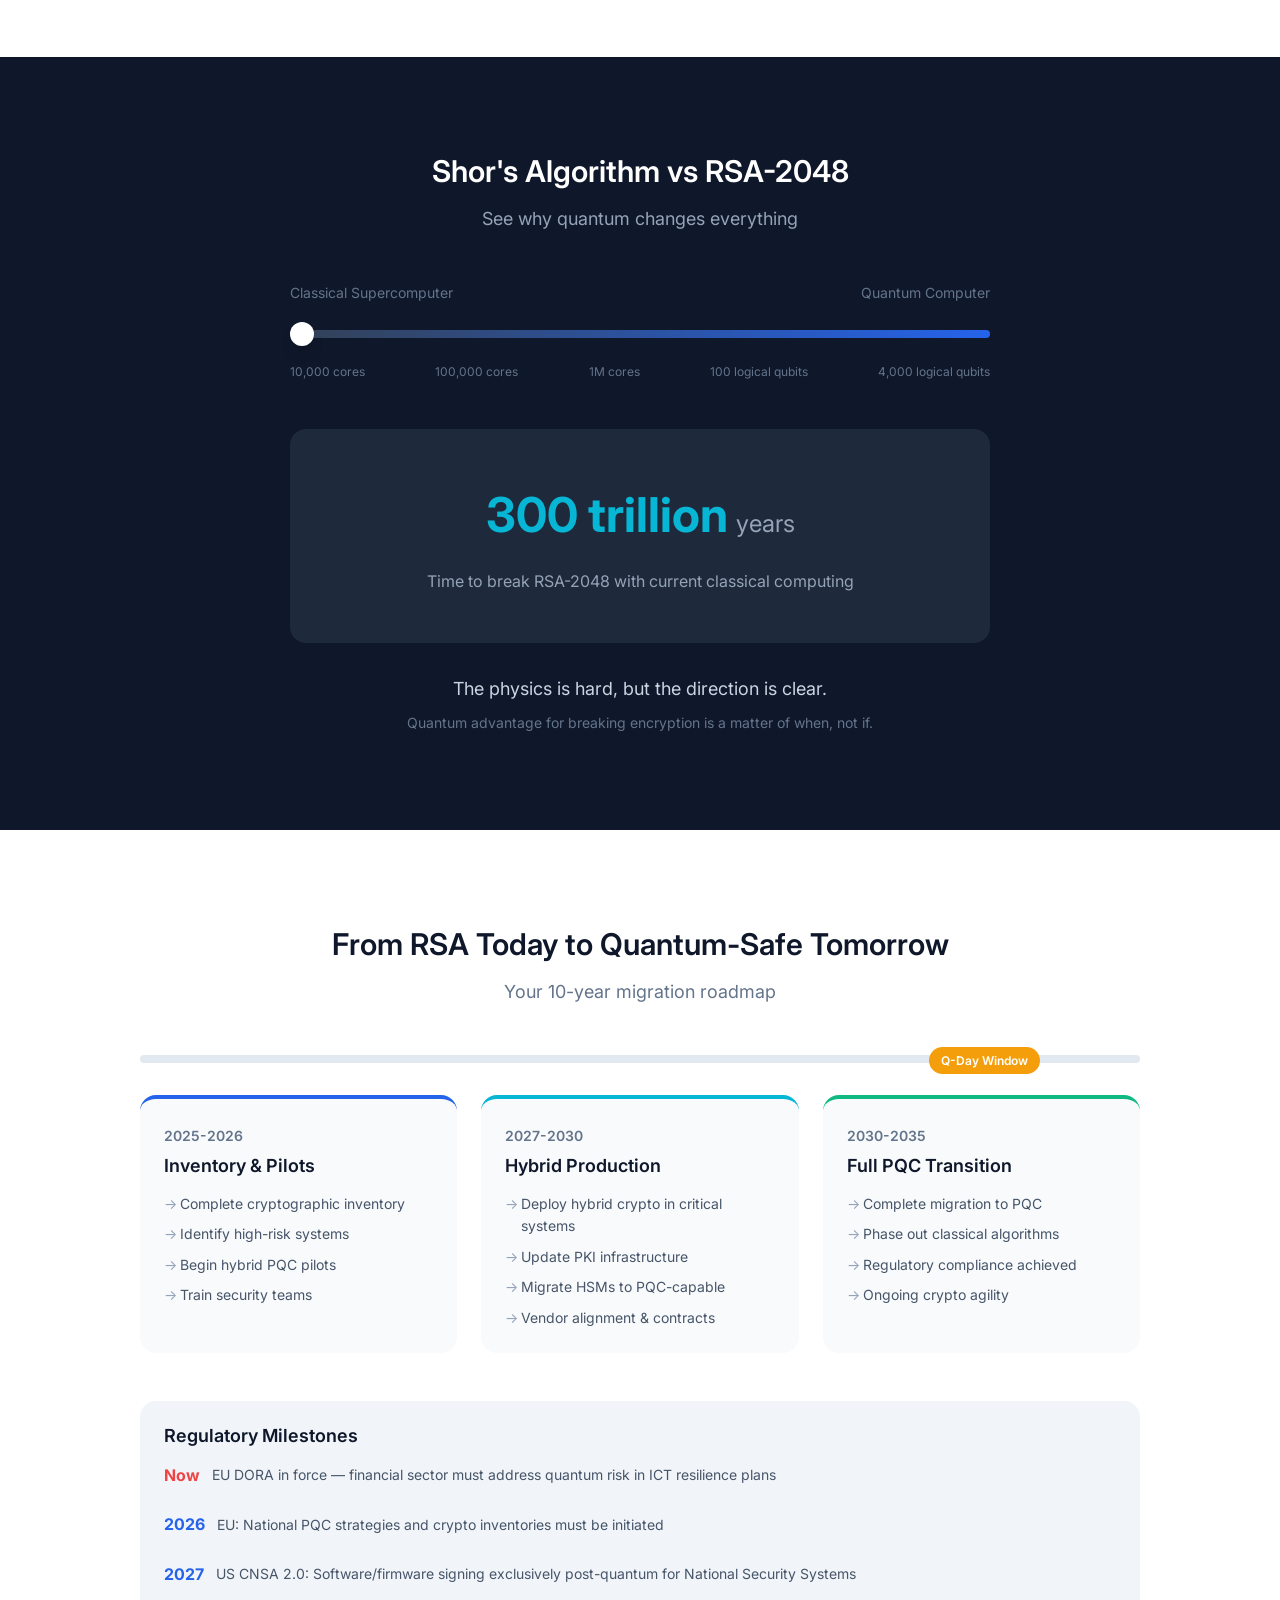
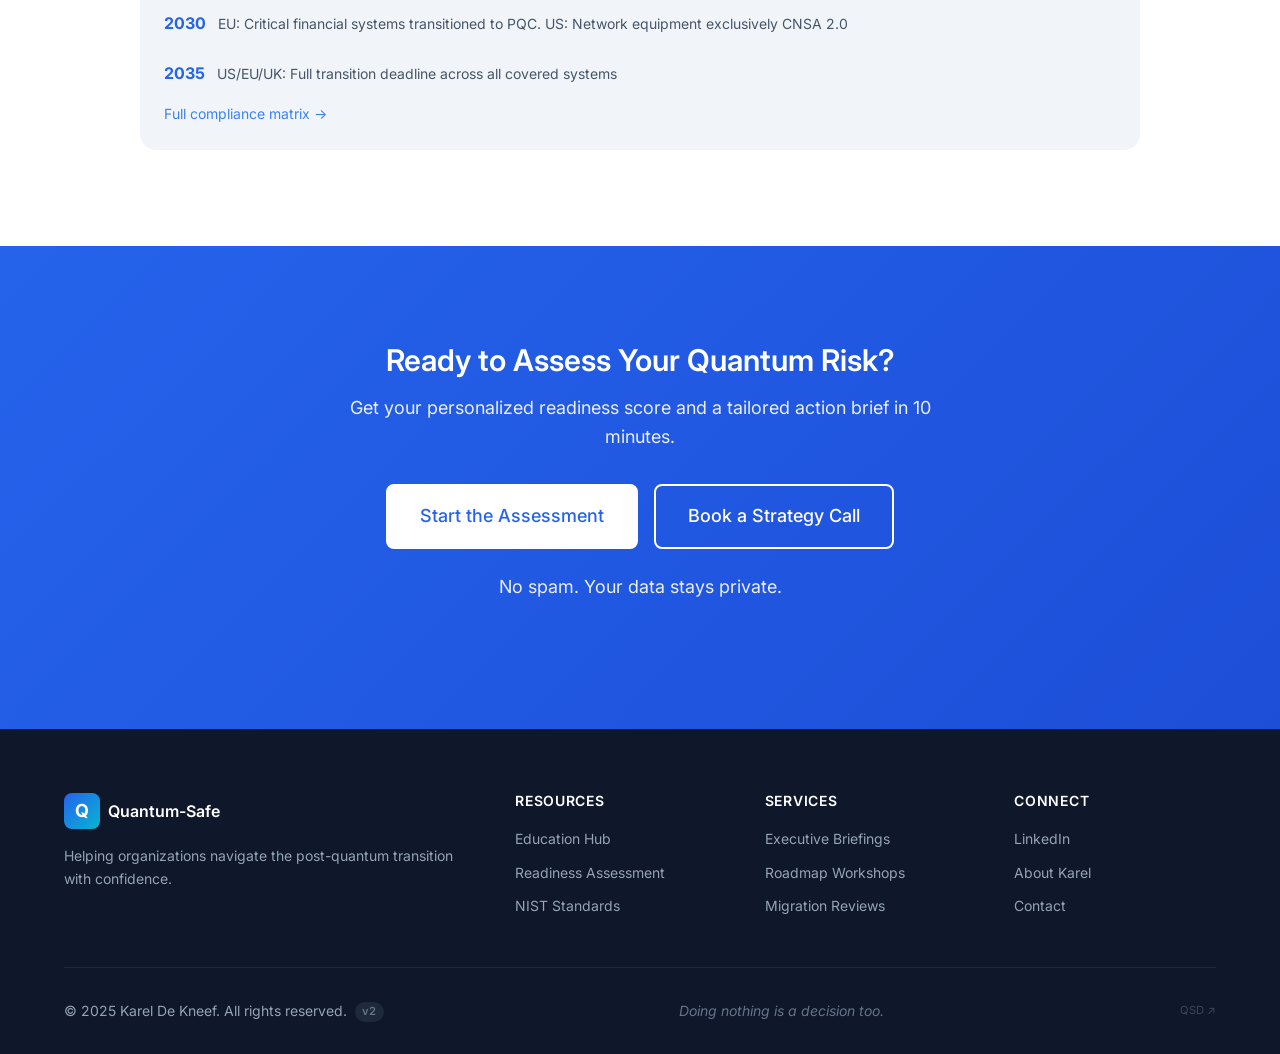
==== commit 49521a78: "Add discreet QSD preview link to footer Adds a subtle 'QSD ↗' link to the footer of all four public " ====
--- a/index.html
+++ b/index.html
@@ -573,6 +573,7 @@
             <div class="footer-bottom">
                 <p>&copy; 2025 Karel De Kneef. All rights reserved. <span class="footer-version">v2</span></p>
                 <p class="footer-tagline">Doing nothing is a decision too.</p>
+                <a href="https://qsd-mockup.vercel.app" target="_blank" style="color:var(--color-gray-500);font-size:0.7rem;opacity:0.5;text-decoration:none;" title="QSD Preview">QSD ↗</a>
             </div>
         </div>
     </footer>
